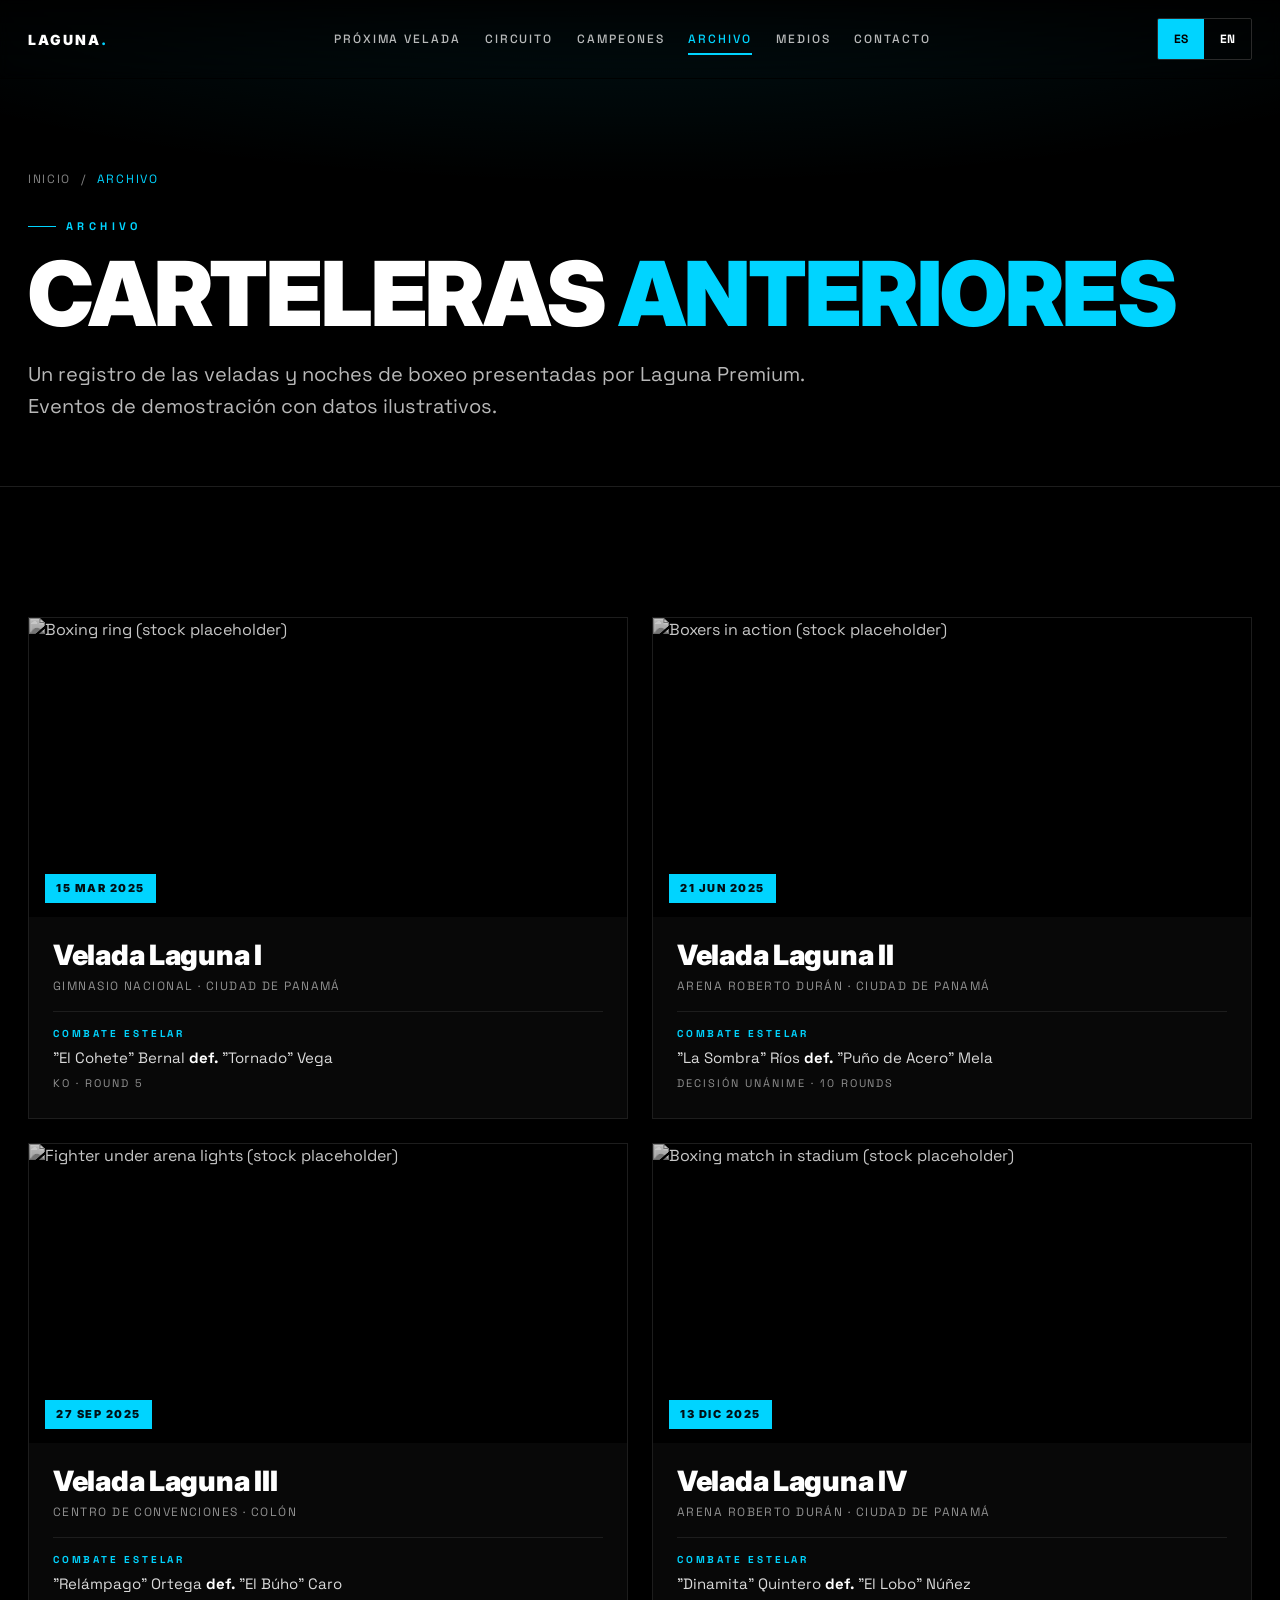
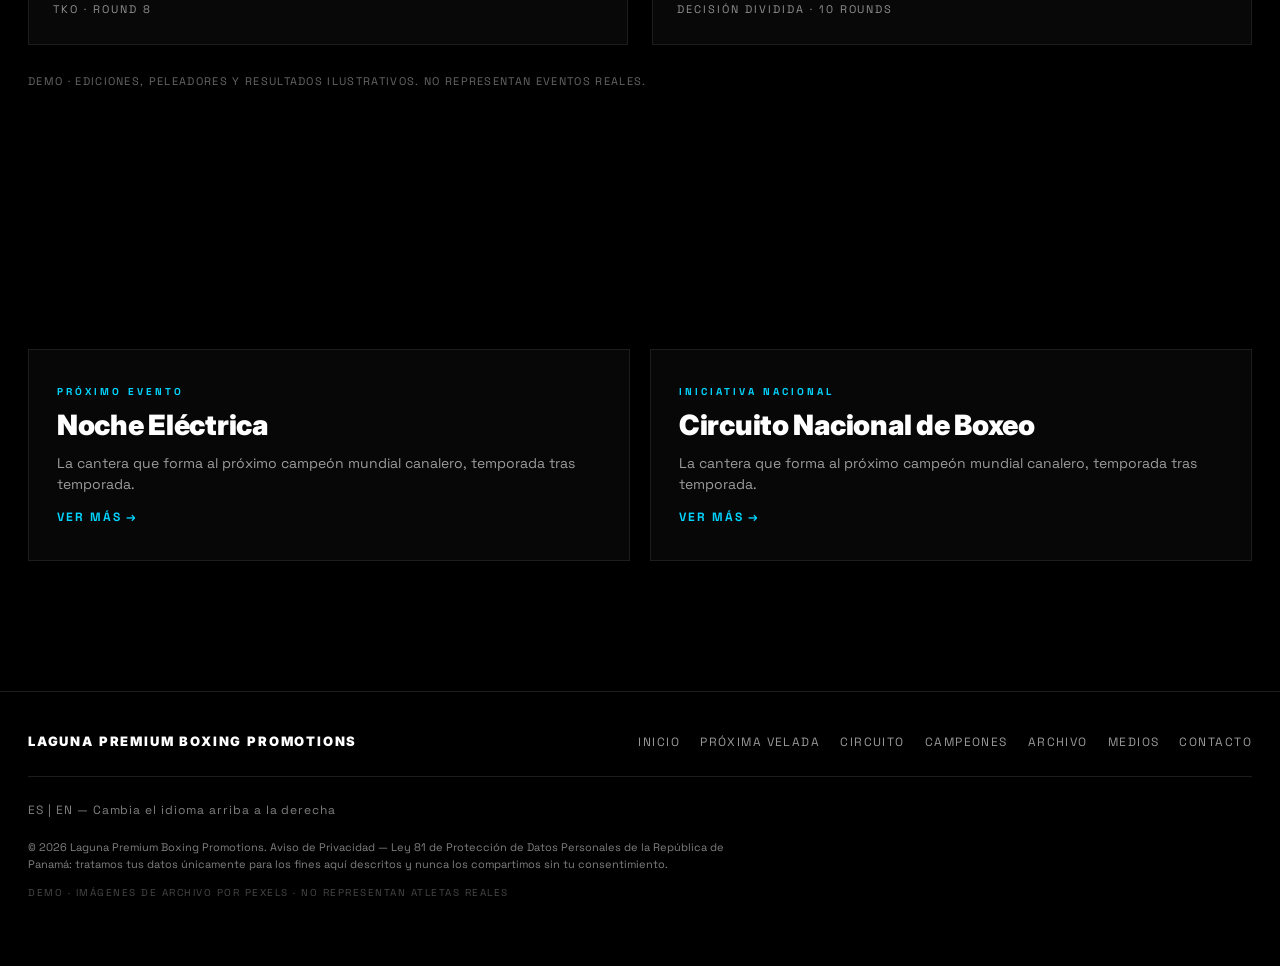
==== archivo/index.html @ f391cc9c "Restructure into multi-page site for AI SEO Split the single-page demo into dedicated, crawlable pag" ====
<!doctype html>
<html lang="es">
<head>
<meta charset="utf-8" />
<meta name="viewport" content="width=device-width,initial-scale=1,viewport-fit=cover" />
<meta name="theme-color" content="#000000" />
<title>Archivo — Carteleras Anteriores | Laguna Premium Boxing Promotions</title>
<meta name="description" content="Archivo de veladas y noches de boxeo presentadas por Laguna Premium Boxing Promotions en Ciudad de Panamá. Historial de carteleras, combates estelares y resultados (demo)." />
<link rel="canonical" href="https://laguna-boxing-demo.pages.dev/archivo/" />

<link rel="alternate" hreflang="es" href="https://laguna-boxing-demo.pages.dev/archivo/?lang=es" />
<link rel="alternate" hreflang="en" href="https://laguna-boxing-demo.pages.dev/archivo/?lang=en" />
<link rel="alternate" hreflang="x-default" href="https://laguna-boxing-demo.pages.dev/archivo/" />

<meta property="og:type" content="website" />
<meta property="og:site_name" content="Laguna Premium Boxing Promotions" />
<meta property="og:title" content="Archivo — Carteleras Anteriores | Laguna Premium" />
<meta property="og:description" content="Historial de veladas y noches de boxeo presentadas por Laguna Premium en Ciudad de Panamá." />
<meta property="og:url" content="https://laguna-boxing-demo.pages.dev/archivo/" />
<meta property="og:image" content="https://images.pexels.com/photos/598682/pexels-photo-598682.jpeg?auto=compress&cs=tinysrgb&w=1200" />
<meta name="twitter:card" content="summary_large_image" />

<link rel="preconnect" href="https://fonts.googleapis.com" />
<link rel="preconnect" href="https://fonts.gstatic.com" crossorigin />
<link rel="preconnect" href="https://images.pexels.com" crossorigin />
<link href="https://fonts.googleapis.com/css2?family=Space+Grotesk:wght@400;500;700&family=Inter:wght@900&display=swap" rel="stylesheet" />
<link rel="stylesheet" href="/assets/styles.css" />

<script type="application/ld+json">
{
  "@context": "https://schema.org",
  "@type": "ItemList",
  "name": "Archivo de carteleras — Laguna Premium Boxing Promotions",
  "url": "https://laguna-boxing-demo.pages.dev/archivo/",
  "itemListElement": [
    { "@type": "ListItem", "position": 1, "item": { "@type": "SportsEvent", "name": "Velada Laguna I", "sport": "Boxing", "startDate": "2025-03-15", "eventStatus": "https://schema.org/EventScheduled", "location": { "@type": "Place", "name": "Gimnasio Nacional", "address": "Ciudad de Panamá, Panamá" } } },
    { "@type": "ListItem", "position": 2, "item": { "@type": "SportsEvent", "name": "Velada Laguna II", "sport": "Boxing", "startDate": "2025-06-21", "eventStatus": "https://schema.org/EventScheduled", "location": { "@type": "Place", "name": "Arena Roberto Durán", "address": "Ciudad de Panamá, Panamá" } } },
    { "@type": "ListItem", "position": 3, "item": { "@type": "SportsEvent", "name": "Velada Laguna III", "sport": "Boxing", "startDate": "2025-09-27", "eventStatus": "https://schema.org/EventScheduled", "location": { "@type": "Place", "name": "Centro de Convenciones", "address": "Colón, Panamá" } } },
    { "@type": "ListItem", "position": 4, "item": { "@type": "SportsEvent", "name": "Velada Laguna IV", "sport": "Boxing", "startDate": "2025-12-13", "eventStatus": "https://schema.org/EventScheduled", "location": { "@type": "Place", "name": "Arena Roberto Durán", "address": "Ciudad de Panamá, Panamá" } } }
  ]
}
</script>
</head>
<body>

<nav class="nav" id="nav">
  <a class="nav__brand" href="/" translate="no">LAGUNA<span>.</span></a>
  <div class="nav__links" id="navLinks">
    <a href="/#velada" data-i18n="nav.velada">Próxima Velada</a>
    <a href="/circuito/" data-i18n="nav.circuito">Circuito</a>
    <a href="/campeones/" data-i18n="nav.campeones">Campeones</a>
    <a href="/archivo/" class="is-active" data-i18n="nav.archivo">Archivo</a>
    <a href="/#medios" data-i18n="nav.medios">Medios</a>
    <a href="/#contacto" data-i18n="nav.contacto">Contacto</a>
  </div>
  <div class="nav__actions">
    <div class="nav__lang" role="group" aria-label="Language" translate="no">
      <button type="button" data-lang="es" aria-pressed="true">ES</button>
      <button type="button" data-lang="en" aria-pressed="false">EN</button>
    </div>
    <button class="nav__toggle" id="navToggle" aria-label="Menú" aria-expanded="false"><span></span><span></span><span></span></button>
  </div>
</nav>

<header class="pagehead">
  <div class="container">
    <nav class="crumbs" aria-label="Breadcrumb">
      <a href="/" data-i18n="nav.home">Inicio</a> <span>/</span> <span aria-current="page" data-i18n="nav.archivo">Archivo</span>
    </nav>
    <p class="pagehead__kicker" data-i18n="archivo.kicker">ARCHIVO</p>
    <h1 class="pagehead__title"><span data-i18n="archivo.titleA">CARTELERAS</span> <em data-i18n="archivo.titleB">ANTERIORES</em></h1>
    <p class="pagehead__sub" data-i18n="archivo.sub">Un registro de las veladas y noches de boxeo presentadas por Laguna Premium. Eventos de demostración con datos ilustrativos.</p>
  </div>
</header>

<section class="archivo">
  <div class="container">
    <div class="arch-grid">

      <article class="arch-card reveal">
        <div class="arch-card__media">
          <img src="https://images.pexels.com/photos/598682/pexels-photo-598682.jpeg?auto=compress&cs=tinysrgb&w=900" alt="Boxing ring (stock placeholder)" loading="lazy" />
          <span class="arch-card__date" translate="no">15 MAR 2025</span>
        </div>
        <div class="arch-card__body">
          <h2 class="arch-card__edition" translate="no">Velada Laguna I</h2>
          <p class="arch-card__venue" translate="no">Gimnasio Nacional · Ciudad de Panamá</p>
          <div class="arch-card__main">
            <span class="arch-card__label" data-i18n="arch.main">COMBATE ESTELAR</span>
            <p translate="no">"El Cohete" Bernal <b>def.</b> "Tornado" Vega</p>
            <span class="arch-card__result" translate="no">KO · Round 5</span>
          </div>
        </div>
      </article>

      <article class="arch-card reveal">
        <div class="arch-card__media">
          <img src="https://images.pexels.com/photos/31403621/pexels-photo-31403621.jpeg?auto=compress&cs=tinysrgb&w=900" alt="Boxers in action (stock placeholder)" loading="lazy" />
          <span class="arch-card__date" translate="no">21 JUN 2025</span>
        </div>
        <div class="arch-card__body">
          <h2 class="arch-card__edition" translate="no">Velada Laguna II</h2>
          <p class="arch-card__venue" translate="no">Arena Roberto Durán · Ciudad de Panamá</p>
          <div class="arch-card__main">
            <span class="arch-card__label" data-i18n="arch.main">COMBATE ESTELAR</span>
            <p translate="no">"La Sombra" Ríos <b>def.</b> "Puño de Acero" Mela</p>
            <span class="arch-card__result" translate="no">Decisión unánime · 10 rounds</span>
          </div>
        </div>
      </article>

      <article class="arch-card reveal">
        <div class="arch-card__media">
          <img src="https://images.pexels.com/photos/31485125/pexels-photo-31485125.jpeg?auto=compress&cs=tinysrgb&w=900" alt="Fighter under arena lights (stock placeholder)" loading="lazy" />
          <span class="arch-card__date" translate="no">27 SEP 2025</span>
        </div>
        <div class="arch-card__body">
          <h2 class="arch-card__edition" translate="no">Velada Laguna III</h2>
          <p class="arch-card__venue" translate="no">Centro de Convenciones · Colón</p>
          <div class="arch-card__main">
            <span class="arch-card__label" data-i18n="arch.main">COMBATE ESTELAR</span>
            <p translate="no">"Relámpago" Ortega <b>def.</b> "El Búho" Caro</p>
            <span class="arch-card__result" translate="no">TKO · Round 8</span>
          </div>
        </div>
      </article>

      <article class="arch-card reveal">
        <div class="arch-card__media">
          <img src="https://images.pexels.com/photos/24782482/pexels-photo-24782482.jpeg?auto=compress&cs=tinysrgb&w=900" alt="Boxing match in stadium (stock placeholder)" loading="lazy" />
          <span class="arch-card__date" translate="no">13 DIC 2025</span>
        </div>
        <div class="arch-card__body">
          <h2 class="arch-card__edition" translate="no">Velada Laguna IV</h2>
          <p class="arch-card__venue" translate="no">Arena Roberto Durán · Ciudad de Panamá</p>
          <div class="arch-card__main">
            <span class="arch-card__label" data-i18n="arch.main">COMBATE ESTELAR</span>
            <p translate="no">"Dinamita" Quintero <b>def.</b> "El Lobo" Núñez</p>
            <span class="arch-card__result" translate="no">Decisión dividida · 10 rounds</span>
          </div>
        </div>
      </article>

    </div>
    <p class="sponsors-note" style="margin-top:28px;" data-i18n="arch.note">Demo · ediciones, peleadores y resultados ilustrativos. No representan eventos reales.</p>
  </div>
</section>

<section class="explore">
  <div class="container">
    <div class="explore-grid" style="grid-template-columns:repeat(2,1fr);">
      <a class="explore-card reveal" href="/#velada">
        <span class="explore-card__kicker" data-i18n="velada.nextBadge">PRÓXIMO EVENTO</span>
        <h3 translate="no">Noche Eléctrica</h3>
        <p data-i18n="explore.circuitoD">La próxima velada estelar de Laguna Premium, en vivo desde Ciudad de Panamá.</p>
        <span class="explore-card__cta"><span data-i18n="explore.more">VER MÁS</span> →</span>
      </a>
      <a class="explore-card reveal" href="/circuito/">
        <span class="explore-card__kicker" data-i18n="explore.circuitoK">INICIATIVA NACIONAL</span>
        <h3 data-i18n="explore.circuitoT">Circuito Nacional de Boxeo</h3>
        <p data-i18n="explore.circuitoD">La cantera que forma al próximo campeón mundial canalero, temporada tras temporada.</p>
        <span class="explore-card__cta"><span data-i18n="explore.more">VER MÁS</span> →</span>
      </a>
    </div>
  </div>
</section>

<footer class="footer">
  <div class="container">
    <div class="footer-top">
      <div class="footer__brand" translate="no">LAGUNA PREMIUM BOXING PROMOTIONS</div>
      <nav class="footer-nav" aria-label="Footer">
        <a href="/" data-i18n="nav.home">Inicio</a>
        <a href="/#velada" data-i18n="nav.velada">Próxima Velada</a>
        <a href="/circuito/" data-i18n="nav.circuito">Circuito</a>
        <a href="/campeones/" data-i18n="nav.campeones">Campeones</a>
        <a href="/archivo/" data-i18n="nav.archivo">Archivo</a>
        <a href="/#medios" data-i18n="nav.medios">Medios</a>
        <a href="/#contacto" data-i18n="nav.contacto">Contacto</a>
      </nav>
    </div>
    <div class="footer-row">
      <p data-i18n="footer.langhint">ES | EN — Cambia el idioma arriba a la derecha</p>
    </div>
    <p class="footer__legal" data-i18n="footer.legal">© 2026 Laguna Premium Boxing Promotions. Aviso de Privacidad — Ley 81 de Protección de Datos Personales de la República de Panamá: tratamos tus datos únicamente para los fines aquí descritos y nunca los compartimos sin tu consentimiento.</p>
    <p class="footer__credit" data-i18n="footer.credit">DEMO · IMÁGENES DE ARCHIVO POR PEXELS · NO REPRESENTAN ATLETAS REALES</p>
  </div>
</footer>

<script src="https://cdn.jsdelivr.net/npm/gsap@3.12.5/dist/gsap.min.js"></script>
<script src="https://cdn.jsdelivr.net/npm/gsap@3.12.5/dist/ScrollTrigger.min.js"></script>
<script src="/assets/app.js"></script>
</body>
</html>
---- assets/styles.css ----
:root {
    --black: #000;
    --blue: #00d4ff;
    --blue-dim: #008fb3;
    --white: #fff;
    --gray-line: #1d1d1d;
    --gray-soft: #2a2a2a;
    --ease: cubic-bezier(.2,.8,.2,1);
    /* Mola (Guna textile) accent palette — used in Circuito Nacional */
    --mola-red: #b7382b;
    --mola-orange: #e2761e;
    --mola-gold: #e4b23c;
    --mola-teal: #11806a;
    --mola-cream: #efe3c8;
  }

  *, *::before, *::after { box-sizing: border-box; }
  html, body { margin: 0; padding: 0; }
  html { background: var(--black); scroll-behavior: smooth; }
  body {
    font-family: 'Space Grotesk', system-ui, -apple-system, Segoe UI, Roboto, sans-serif;
    color: var(--white);
    background: var(--black);
    -webkit-font-smoothing: antialiased;
    text-rendering: optimizeLegibility;
    overflow-x: hidden;
    line-height: 1.5;
    -webkit-tap-highlight-color: rgba(0,212,255,.25);
  }
  /* Stop the page from scrolling sideways when a long element sneaks in */
  html, body { max-width: 100%; }

  img { max-width: 100%; display: block; }
  a { color: inherit; text-decoration: none; }
  button { font: inherit; cursor: pointer; }

  .container { width: 100%; max-width: 1280px; margin: 0 auto; padding: 0 28px; }

  /* All photographic media is treated B&W */
  .bw {
    filter: grayscale(100%) contrast(1.08) brightness(.92);
  }

  /* ===== NAV ===== */
  .nav {
    position: fixed;
    top: 0; left: 0; right: 0;
    z-index: 50;
    display: flex;
    align-items: center;
    justify-content: space-between;
    padding: 18px 28px;
    background: linear-gradient(to bottom, rgba(0,0,0,.85), rgba(0,0,0,0));
    backdrop-filter: blur(6px);
    -webkit-backdrop-filter: blur(6px);
    transition: background .3s var(--ease), border-color .3s var(--ease);
    border-bottom: 1px solid transparent;
  }
  .nav.scrolled { background: rgba(0,0,0,.92); border-bottom-color: var(--gray-line); }

  .nav__brand {
    font-family: 'Inter', sans-serif;
    font-weight: 900;
    letter-spacing: .14em;
    font-size: 14px;
  }
  .nav__brand span { color: var(--blue); }

  .nav__lang {
    display: inline-flex;
    border: 1px solid var(--gray-soft);
    border-radius: 2px;
    overflow: hidden;
    font-size: 12px;
    letter-spacing: .12em;
    font-weight: 700;
  }
  .nav__lang button {
    background: transparent;
    color: var(--white);
    border: 0;
    padding: 10px 16px;
    min-height: 40px;
    min-width: 44px;
    touch-action: manipulation;
    transition: background .2s var(--ease), color .2s var(--ease);
  }
  .nav__lang button[aria-pressed="true"] { background: var(--blue); color: var(--black); }
  .nav__lang button:not([aria-pressed="true"]):hover { color: var(--blue); }

  /* ===== HERO ===== */
  .hero {
    position: relative;
    min-height: 100vh;
    min-height: 100svh;
    display: flex;
    align-items: center;
    justify-content: center;
    overflow: hidden;
    text-align: center;
    padding: 140px 24px 120px;
    isolation: isolate;
  }

  /* Background photo, Ken-Burns zoom */
  .hero__bg {
    position: absolute; inset: 0;
    background-image: url('https://images.pexels.com/photos/24782482/pexels-photo-24782482.jpeg?auto=compress&cs=tinysrgb&w=1920');
    background-size: cover;
    background-position: 50% 40%;
    filter: grayscale(100%) contrast(1.15) brightness(.6);
    transform: scale(1.08);
    animation: kenBurns 24s ease-in-out infinite alternate;
    z-index: 0;
  }
  @keyframes kenBurns {
    0%   { transform: scale(1.08) translate3d(0,0,0); }
    100% { transform: scale(1.18) translate3d(-1.5%, -1%, 0); }
  }

  /* Dark vignette */
  .hero__veil {
    position: absolute; inset: 0;
    background:
      radial-gradient(ellipse 70% 55% at 50% 45%, rgba(0,0,0,.25), rgba(0,0,0,.85) 80%),
      linear-gradient(to bottom, rgba(0,0,0,.55) 0%, rgba(0,0,0,.2) 35%, rgba(0,0,0,.85) 100%);
    z-index: 1;
  }

  /* Electric blue glow */
  .hero__glow {
    position: absolute;
    left: 50%; bottom: -10%;
    width: 80%; height: 80%;
    transform: translateX(-50%);
    background: radial-gradient(ellipse at center, rgba(0,212,255,.35), transparent 60%);
    filter: blur(40px);
    z-index: 1;
    pointer-events: none;
    animation: pulseGlow 4s ease-in-out infinite;
  }
  @keyframes pulseGlow {
    0%, 100% { opacity: .55; }
    50% { opacity: .95; }
  }

  /* Scanlines */
  .hero__scan {
    position: absolute; inset: 0;
    background: repeating-linear-gradient(
      to bottom,
      rgba(255,255,255,.025) 0,
      rgba(255,255,255,.025) 1px,
      transparent 1px,
      transparent 3px
    );
    mix-blend-mode: overlay;
    z-index: 2;
    pointer-events: none;
  }

  /* Halftone dot overlay */
  .hero__dots {
    position: absolute; inset: 0;
    background-image: radial-gradient(circle, rgba(0,212,255,.18) 1px, transparent 1.5px);
    background-size: 6px 6px;
    mask-image: radial-gradient(ellipse 60% 50% at 50% 100%, black, transparent 70%);
    -webkit-mask-image: radial-gradient(ellipse 60% 50% at 50% 100%, black, transparent 70%);
    z-index: 2;
    pointer-events: none;
    opacity: .6;
  }

  /* Grid overlay */
  .hero__grid {
    position: absolute; inset: 0;
    background-image:
      linear-gradient(to right, rgba(0,212,255,.06) 1px, transparent 1px),
      linear-gradient(to bottom, rgba(0,212,255,.06) 1px, transparent 1px);
    background-size: 80px 80px;
    mask-image: radial-gradient(ellipse 70% 60% at 50% 50%, black 30%, transparent 80%);
    -webkit-mask-image: radial-gradient(ellipse 70% 60% at 50% 50%, black 30%, transparent 80%);
    z-index: 2;
    pointer-events: none;
    animation: gridDrift 22s linear infinite;
  }
  @keyframes gridDrift {
    0% { background-position: 0 0, 0 0; }
    100% { background-position: 80px 80px, 80px 80px; }
  }

  .hero__inner { position: relative; z-index: 5; max-width: 1100px; }

  .hero__eyebrow {
    display: inline-flex;
    align-items: center;
    gap: 12px;
    font-size: 11px;
    letter-spacing: .38em;
    font-weight: 700;
    color: var(--blue);
    text-transform: uppercase;
    margin-bottom: 28px;
    opacity: 0;
  }
  .hero__eyebrow::before, .hero__eyebrow::after {
    content: ""; width: 38px; height: 1px; background: var(--blue);
  }

  .hero__logo {
    font-family: 'Inter', sans-serif;
    font-weight: 900;
    font-size: clamp(52px, 12vw, 184px);
    line-height: .88;
    letter-spacing: -.03em;
    margin: 0;
    color: var(--white);
    text-shadow: 0 0 60px rgba(0,212,255,.25), 0 4px 30px rgba(0,0,0,.7);
    opacity: 0;
  }
  .hero__logo .pulse {
    display: inline-block;
    animation: heroPulse 3.6s ease-in-out infinite;
  }
  @keyframes heroPulse {
    0%, 100% { text-shadow: 0 0 60px rgba(0,212,255,.3), 0 4px 30px rgba(0,0,0,.7); }
    50% { text-shadow: 0 0 100px rgba(0,212,255,.7), 0 0 24px rgba(0,212,255,.45), 0 4px 30px rgba(0,0,0,.7); }
  }

  .hero__sub {
    font-family: 'Inter', sans-serif;
    font-weight: 900;
    color: var(--blue);
    font-size: clamp(18px, 2.6vw, 36px);
    letter-spacing: .22em;
    margin: 14px 0 0;
    opacity: 0;
  }

  .hero__tagline {
    font-size: clamp(16px, 1.8vw, 22px);
    color: rgba(255,255,255,.85);
    letter-spacing: .04em;
    margin: 28px auto 40px;
    max-width: 720px;
    opacity: 0;
  }

  /* CTA */
  .btn {
    display: inline-flex;
    align-items: center;
    gap: 14px;
    background: var(--blue);
    color: var(--black);
    padding: 18px 32px;
    min-height: 52px;
    font-weight: 700;
    letter-spacing: .18em;
    font-size: 14px;
    text-transform: uppercase;
    border: 1px solid var(--blue);
    border-radius: 0;
    transition: box-shadow .25s var(--ease), transform .25s var(--ease), background .25s var(--ease);
    position: relative;
    overflow: hidden;
    cursor: pointer;
    touch-action: manipulation;
    -webkit-tap-highlight-color: transparent;
  }
  .btn::after { content: "→"; transition: transform .25s var(--ease); }
  .btn:hover {
    background: var(--white);
    box-shadow: 0 0 0 1px var(--blue), 0 0 40px rgba(0,212,255,.55), 0 0 80px rgba(0,212,255,.25);
    transform: translateY(-2px);
  }
  .btn:hover::after { transform: translateX(6px); }
  .btn--ghost { background: transparent; color: var(--white); }
  .btn--ghost:hover { background: var(--blue); color: var(--black); }
  .hero__cta { opacity: 0; }

  /* Hero stat strip */
  .hero__strip {
    position: absolute;
    left: 0; right: 0; bottom: 0;
    z-index: 5;
    border-top: 1px solid rgba(255,255,255,.08);
    background: linear-gradient(to top, rgba(0,0,0,.8), rgba(0,0,0,.2));
    display: grid;
    grid-template-columns: repeat(3, 1fr);
    padding: 18px 28px;
    font-size: 11px;
    letter-spacing: .25em;
    color: rgba(255,255,255,.6);
    text-transform: uppercase;
    backdrop-filter: blur(4px);
  }
  .hero__strip > div { display: flex; gap: 10px; align-items: center; }
  .hero__strip strong {
    color: var(--blue);
    font-family: 'Inter', sans-serif;
    font-weight: 900;
    font-size: 13px;
    letter-spacing: .12em;
  }
  @media (max-width: 720px) {
    .hero__strip { grid-template-columns: 1fr 1fr; gap: 12px 24px; padding: 14px 20px; font-size: 10px; }
  }

  /* ===== TICKER / MARQUEE ===== */
  .ticker {
    border-top: 1px solid var(--gray-line);
    border-bottom: 1px solid var(--gray-line);
    background: #050505;
    overflow: hidden;
    position: relative;
  }
  .ticker__track {
    display: flex;
    gap: 64px;
    white-space: nowrap;
    padding: 26px 0;
    animation: tickerScroll 40s linear infinite;
    width: max-content;
  }
  .ticker__track:hover { animation-play-state: paused; }
  .ticker__item {
    display: inline-flex;
    align-items: center;
    gap: 24px;
    font-family: 'Inter', sans-serif;
    font-weight: 900;
    font-size: clamp(28px, 4vw, 56px);
    letter-spacing: -.01em;
    color: rgba(255,255,255,.12);
  }
  .ticker__item--blue { color: var(--blue); }
  .ticker__dot {
    width: 10px; height: 10px;
    background: var(--blue);
    transform: rotate(45deg);
    flex: 0 0 10px;
    box-shadow: 0 0 16px rgba(0,212,255,.7);
  }
  @keyframes tickerScroll {
    from { transform: translateX(0); }
    to   { transform: translateX(-50%); }
  }

  /* ===== SECTIONS SCAFFOLD ===== */
  section { position: relative; padding: 130px 0; }

  .section__head {
    margin-bottom: 64px;
    display: flex;
    align-items: end;
    justify-content: space-between;
    gap: 32px;
    flex-wrap: wrap;
  }
  .section__kicker {
    font-size: 11px;
    letter-spacing: .4em;
    color: var(--blue);
    font-weight: 700;
    text-transform: uppercase;
    margin: 0 0 14px;
    display: inline-flex;
    align-items: center;
    gap: 10px;
  }
  .section__kicker::before { content: ""; width: 28px; height: 1px; background: var(--blue); }
  .section__title {
    font-family: 'Inter', sans-serif;
    font-weight: 900;
    font-size: clamp(36px, 6.2vw, 92px);
    line-height: .95;
    letter-spacing: -.025em;
    margin: 0;
  }
  .section__title em { font-style: normal; color: var(--blue); }
  .section__meta {
    font-size: 13px;
    letter-spacing: .12em;
    color: rgba(255,255,255,.6);
    text-transform: uppercase;
    text-align: right;
  }

  /* ===== FIGHT CARD ===== */
  .card-event {
    display: flex;
    align-items: center;
    justify-content: space-between;
    flex-wrap: wrap;
    gap: 16px;
    padding: 20px 24px;
    border: 1px solid var(--gray-line);
    border-left: 3px solid var(--blue);
    background: linear-gradient(to right, rgba(0,212,255,.05), transparent 60%);
    margin-bottom: 64px;
    font-size: 13px;
    letter-spacing: .14em;
    text-transform: uppercase;
  }
  .card-event strong { color: var(--blue); font-weight: 700; letter-spacing: .18em; }

  .bouts { display: flex; flex-direction: column; gap: 0; }

  .bout {
    display: grid;
    grid-template-columns: 60px 1fr 1fr auto;
    align-items: center;
    gap: 28px;
    padding: 40px 8px;
    border-top: 1px solid var(--gray-line);
    position: relative;
    transition: background .35s var(--ease);
  }
  .bouts .bout:last-child { border-bottom: 1px solid var(--gray-line); }
  .bout::after {
    content: "";
    position: absolute;
    left: 0; bottom: -1px;
    height: 1px; width: 0;
    background: var(--blue);
    transition: width .6s var(--ease);
  }
  .bout:hover { background: linear-gradient(to right, rgba(0,212,255,.04), transparent); }
  .bout:hover::after { width: 100%; }

  .bout__num {
    font-family: 'Inter', sans-serif;
    font-weight: 900;
    font-size: 56px;
    line-height: 1;
    color: var(--gray-soft);
    letter-spacing: -.04em;
    transition: color .3s var(--ease);
  }
  .bout:hover .bout__num { color: var(--blue); }

  .bout__pair {
    display: grid;
    grid-template-columns: 1fr auto 1fr;
    align-items: center;
    gap: 20px;
    grid-column: 2 / 4;
  }

  .bout__corner {
    display: flex;
    align-items: center;
    gap: 18px;
  }
  .bout__corner--right { flex-direction: row-reverse; text-align: right; }

  .bout__avatar {
    flex: 0 0 84px;
    width: 84px; height: 84px;
    background-size: cover;
    background-position: 50% 28%;
    position: relative;
    overflow: hidden;
    filter: grayscale(100%) contrast(1.1) brightness(.85);
    transition: filter .3s var(--ease), transform .35s var(--ease);
    border: 1px solid var(--gray-soft);
  }
  .bout__avatar::after {
    content: "";
    position: absolute; inset: 0;
    background: linear-gradient(to top, rgba(0,212,255,.25), transparent 60%);
    opacity: 0;
    transition: opacity .35s var(--ease);
  }
  .bout:hover .bout__avatar {
    filter: grayscale(0%) contrast(1.05);
    transform: scale(1.04);
  }
  .bout:hover .bout__avatar::after { opacity: 1; }

  .bout__corner-label {
    margin: 0 0 8px;
    font-size: 10px;
    letter-spacing: .28em;
    text-transform: uppercase;
    font-weight: 700;
    color: var(--blue);
  }
  .bout__name {
    font-family: 'Inter', sans-serif;
    font-weight: 900;
    font-size: clamp(20px, 2.3vw, 30px);
    letter-spacing: -.01em;
    line-height: 1;
    margin: 0 0 6px;
  }
  .bout__tag {
    margin: 0;
    font-size: 11px;
    letter-spacing: .14em;
    text-transform: uppercase;
    color: rgba(255,255,255,.55);
  }

  .bout__vs {
    font-family: 'Inter', sans-serif;
    font-weight: 900;
    font-size: 22px;
    color: var(--blue);
    letter-spacing: .04em;
    padding: 8px 14px;
    border: 1px solid var(--blue);
    background: rgba(0,212,255,.08);
    line-height: 1;
  }

  .bout__class {
    text-align: right;
    font-size: 11px;
    letter-spacing: .25em;
    color: rgba(255,255,255,.6);
    text-transform: uppercase;
    line-height: 1.4;
    min-width: 140px;
  }
  .bout__class strong {
    display: block;
    color: var(--white);
    font-weight: 700;
    margin-top: 4px;
    font-size: 13px;
  }

  /* ===== CHAMPIONS ===== */
  .champions { background: #050505; overflow: hidden; }
  .champions::before {
    content: "";
    position: absolute; right: -10%; top: 10%;
    width: 60%; height: 80%;
    background: radial-gradient(circle, rgba(0,212,255,.12), transparent 60%);
    filter: blur(60px);
    pointer-events: none;
  }
  .champ-grid {
    display: grid;
    grid-template-columns: minmax(280px, 460px) 1fr;
    gap: 80px;
    align-items: center;
    position: relative;
  }

  .portrait {
    position: relative;
    aspect-ratio: 4/5;
    overflow: hidden;
    background: #000;
    /* clip-path animation start state */
    clip-path: inset(0 100% 0 0);
  }
  .portrait img {
    width: 100%; height: 100%;
    object-fit: cover;
    object-position: 50% 25%;
    filter: grayscale(100%) contrast(1.1) brightness(.95);
    transition: transform 1.2s var(--ease);
  }
  .portrait:hover img { transform: scale(1.04); }
  .portrait::before {
    content: "";
    position: absolute; inset: 0;
    background:
      linear-gradient(to top, rgba(0,0,0,.85) 0%, rgba(0,0,0,.2) 35%, transparent 60%),
      linear-gradient(to right, rgba(0,212,255,.08), transparent 40%);
    z-index: 1;
    pointer-events: none;
  }
  .portrait::after {
    content: "";
    position: absolute; inset: 0;
    background: repeating-linear-gradient(
      to bottom,
      rgba(0,0,0,.18) 0,
      rgba(0,0,0,.18) 1px,
      transparent 1px,
      transparent 4px
    );
    mix-blend-mode: multiply;
    z-index: 2;
    pointer-events: none;
  }
  .portrait__corner {
    position: absolute; width: 26px; height: 26px;
    border: 1px solid var(--blue);
    z-index: 3;
  }
  .portrait__corner.tl { top: 16px; left: 16px; border-right: 0; border-bottom: 0; }
  .portrait__corner.tr { top: 16px; right: 16px; border-left: 0; border-bottom: 0; }
  .portrait__corner.bl { bottom: 16px; left: 16px; border-right: 0; border-top: 0; }
  .portrait__corner.br { bottom: 16px; right: 16px; border-left: 0; border-top: 0; }
  .portrait__badge {
    position: absolute;
    bottom: 24px; left: 24px;
    z-index: 4;
    background: var(--blue);
    color: var(--black);
    font-family: 'Inter', sans-serif;
    font-weight: 900;
    font-size: 11px;
    letter-spacing: .22em;
    padding: 8px 12px;
  }
  .portrait__name {
    position: absolute;
    bottom: 24px; right: 24px;
    z-index: 4;
    font-family: 'Inter', sans-serif;
    font-weight: 900;
    font-size: 10px;
    letter-spacing: .28em;
    color: rgba(255,255,255,.7);
    text-transform: uppercase;
  }

  .champ-bio h3 {
    font-family: 'Inter', sans-serif;
    font-weight: 900;
    font-size: clamp(30px, 4.2vw, 58px);
    line-height: 1;
    letter-spacing: -.02em;
    margin: 0 0 10px;
  }
  .champ-bio__role {
    color: var(--blue);
    font-size: 13px;
    letter-spacing: .24em;
    font-weight: 700;
    text-transform: uppercase;
    margin: 0 0 28px;
  }
  .champ-bio p {
    color: rgba(255,255,255,.8);
    font-size: 17px;
    line-height: 1.7;
    margin: 0 0 18px;
    max-width: 60ch;
  }
  .champ-stats {
    display: grid;
    grid-template-columns: repeat(3, minmax(0, 1fr));
    gap: 24px;
    margin-top: 36px;
    padding-top: 36px;
    border-top: 1px solid var(--gray-line);
  }
  .champ-stat__num {
    font-family: 'Inter', sans-serif;
    font-weight: 900;
    font-size: clamp(28px, 3.2vw, 44px);
    color: var(--blue);
    line-height: 1;
  }
  .champ-stat__num .suffix { color: var(--blue); }
  .champ-stat__label {
    font-size: 11px;
    letter-spacing: .22em;
    text-transform: uppercase;
    color: rgba(255,255,255,.6);
    margin-top: 8px;
    display: block;
  }

  /* ===== CIRCUIT (National Circuit) ===== */
  .circuit { background: #050505; overflow: hidden; }
  .circuit::before {
    content: "";
    position: absolute;
    right: -15%; top: -10%;
    width: 60%; height: 80%;
    background: radial-gradient(circle, rgba(0,212,255,.09), transparent 60%);
    filter: blur(80px);
    pointer-events: none;
  }
  .circuit__top {
    display: grid;
    grid-template-columns: 1.1fr 1fr;
    gap: 80px;
    align-items: end;
    margin-bottom: 80px;
    position: relative;
  }
  .circuit__intro p {
    margin: 0 0 18px;
    color: rgba(255,255,255,.78);
    font-size: 17px;
    line-height: 1.7;
    max-width: 56ch;
  }
  .circuit__stats {
    display: grid;
    grid-template-columns: repeat(3, minmax(0, 1fr));
    gap: 28px;
    align-self: end;
  }
  .circuit__stat {
    border-left: 2px solid var(--blue);
    padding: 6px 0 6px 18px;
  }
  .circuit__stat-num {
    font-family: 'Inter', sans-serif;
    font-weight: 900;
    font-size: clamp(38px, 4.5vw, 64px);
    line-height: 1;
    letter-spacing: -.03em;
    color: var(--white);
  }
  .circuit__stat-label {
    margin-top: 10px;
    font-size: 11px;
    letter-spacing: .22em;
    color: rgba(255,255,255,.6);
    text-transform: uppercase;
    line-height: 1.4;
  }

  .circuit__phases-head {
    display: flex;
    align-items: center;
    gap: 18px;
    margin-bottom: 28px;
    font-size: 11px;
    letter-spacing: .35em;
    color: var(--blue);
    text-transform: uppercase;
    font-weight: 700;
  }
  .circuit__phases-head::before, .circuit__phases-head::after {
    content: ""; height: 1px; background: rgba(0,212,255,.4); flex: 1;
  }

  .circuit__phases {
    display: grid;
    grid-template-columns: repeat(3, minmax(0, 1fr));
    gap: 20px;
    position: relative;
  }
  .phase {
    position: relative;
    padding: 30px 28px;
    background: #080808;
    border: 1px solid var(--gray-line);
    transition: border-color .3s var(--ease), transform .35s var(--ease), background .3s var(--ease);
    overflow: hidden;
  }
  .phase::before {
    content: "";
    position: absolute;
    top: 0; left: 0; right: 0;
    height: 2px;
    background: var(--blue);
    transform: scaleX(0);
    transform-origin: left;
    transition: transform .5s var(--ease);
  }
  .phase:hover {
    border-color: var(--blue);
    transform: translateY(-3px);
    background: #0a0a0a;
  }
  .phase:hover::before { transform: scaleX(1); }
  .phase__num {
    font-family: 'Inter', sans-serif;
    font-weight: 900;
    font-size: 11px;
    letter-spacing: .3em;
    color: var(--blue);
    margin: 0 0 14px;
  }
  .phase__title {
    font-family: 'Inter', sans-serif;
    font-weight: 900;
    font-size: clamp(20px, 2.2vw, 28px);
    line-height: 1.05;
    letter-spacing: -.01em;
    margin: 0 0 12px;
  }
  .phase__desc {
    margin: 0;
    color: rgba(255,255,255,.6);
    font-size: 14px;
    line-height: 1.55;
  }
  .phase__meta {
    margin-top: 18px;
    padding-top: 14px;
    border-top: 1px dashed rgba(255,255,255,.1);
    font-size: 10px;
    letter-spacing: .25em;
    text-transform: uppercase;
    color: rgba(255,255,255,.5);
  }

  /* Vision pitch callout */
  .circuit__vision {
    margin-top: 28px;
    position: relative;
    overflow: hidden;
    border: 1px solid rgba(0,212,255,.3);
    background:
      linear-gradient(120deg, rgba(0,212,255,.08), transparent 55%),
      #060606;
    padding: 56px 52px;
  }
  .circuit__vision::before {
    content: "";
    position: absolute; left: 0; top: 0; bottom: 0;
    width: 4px;
    background: var(--blue);
    box-shadow: 0 0 28px rgba(0,212,255,.6);
  }
  .circuit__vision::after {
    content: "";
    position: absolute; right: -10%; top: -40%;
    width: 50%; height: 180%;
    background: radial-gradient(circle, rgba(0,212,255,.12), transparent 60%);
    filter: blur(50px);
    pointer-events: none;
  }
  .circuit__vision-label {
    display: inline-flex;
    align-items: center;
    gap: 10px;
    font-size: 11px;
    letter-spacing: .4em;
    font-weight: 700;
    text-transform: uppercase;
    color: var(--blue);
    margin: 0 0 22px;
  }
  .circuit__vision-label::before { content: ""; width: 30px; height: 1px; background: var(--blue); }
  .circuit__vision h3 {
    font-family: 'Inter', sans-serif;
    font-weight: 900;
    font-size: clamp(24px, 3.4vw, 46px);
    line-height: 1.08;
    letter-spacing: -.02em;
    margin: 0 0 22px;
    max-width: 22ch;
    position: relative;
  }
  .circuit__vision h3 em { font-style: normal; color: var(--blue); }
  .circuit__vision p {
    margin: 0;
    color: rgba(255,255,255,.78);
    font-size: 17px;
    line-height: 1.7;
    max-width: 64ch;
    position: relative;
  }
  .circuit__vision p + p { margin-top: 16px; }

  /* Circuit responsive */
  @media (max-width: 880px) {
    .circuit__top { grid-template-columns: 1fr; gap: 36px; }
    .circuit__stats { grid-template-columns: repeat(3, 1fr); gap: 18px; }
    .circuit__phases { grid-template-columns: 1fr; gap: 14px; }
    .circuit__stat { padding-left: 14px; }
    .circuit__vision { padding: 44px 30px; }
  }
  @media (max-width: 520px) {
    .circuit__stats { grid-template-columns: 1fr; gap: 14px; }
    .circuit__intro p { font-size: 15px; }
    .phase { padding: 24px 20px; }
    .circuit__vision { padding: 36px 22px; }
    .circuit__vision p { font-size: 15px; }
  }

  /* ===== REEL — full-width photo strip with parallax ===== */
  .reel {
    position: relative;
    height: 60vh;
    min-height: 420px;
    overflow: hidden;
    background: #000;
  }
  .reel__bg {
    position: absolute; inset: 0;
    background-image: url('https://images.pexels.com/photos/31403621/pexels-photo-31403621.jpeg?auto=compress&cs=tinysrgb&w=1920');
    background-size: cover;
    background-position: 50% 45%;
    filter: grayscale(100%) contrast(1.15) brightness(.55);
    transform: translateY(0);
    will-change: transform;
  }
  .reel__veil {
    position: absolute; inset: 0;
    background:
      linear-gradient(to right, rgba(0,0,0,.85), rgba(0,0,0,.25) 50%, rgba(0,0,0,.85)),
      linear-gradient(to bottom, rgba(0,0,0,.7), rgba(0,0,0,.2) 50%, rgba(0,0,0,.7));
  }
  .reel__scan {
    position: absolute; inset: 0;
    background: repeating-linear-gradient(to bottom, rgba(255,255,255,.04) 0 1px, transparent 1px 4px);
    mix-blend-mode: overlay;
    pointer-events: none;
  }
  .reel__copy {
    position: relative;
    z-index: 2;
    height: 100%;
    display: flex;
    flex-direction: column;
    align-items: center;
    justify-content: center;
    text-align: center;
    padding: 40px 24px;
  }
  .reel__copy h2 {
    font-family: 'Inter', sans-serif;
    font-weight: 900;
    font-size: clamp(40px, 8vw, 120px);
    line-height: .9;
    letter-spacing: -.03em;
    margin: 0;
    text-shadow: 0 4px 40px rgba(0,0,0,.8);
  }
  .reel__copy h2 em { color: var(--blue); font-style: normal; }
  .reel__copy p {
    margin: 22px 0 0;
    font-size: 13px;
    letter-spacing: .35em;
    text-transform: uppercase;
    color: rgba(255,255,255,.7);
  }

  /* ===== MEDIA ===== */
  .media { background: #050505; overflow: hidden; }
  .media::before {
    content: "";
    position: absolute; left: -8%; top: 20%;
    width: 40%; height: 60%;
    background: radial-gradient(circle, rgba(0,212,255,.10), transparent 60%);
    filter: blur(70px);
    pointer-events: none;
  }
  .media-grid {
    display: grid;
    grid-template-columns: repeat(3, minmax(0, 1fr));
    gap: 28px;
    position: relative;
  }
  .media-card {
    position: relative;
    background: #080808;
    border: 1px solid var(--gray-line);
    overflow: hidden;
    transition: border-color .3s var(--ease), transform .35s var(--ease);
    display: flex;
    flex-direction: column;
  }
  .media-card:hover {
    border-color: var(--blue);
    transform: translateY(-4px);
    box-shadow: 0 12px 60px rgba(0,212,255,.12);
  }
  .media-card__media {
    position: relative;
    aspect-ratio: 16/10;
    overflow: hidden;
    background: #000;
  }
  .media-card__media img {
    width: 100%; height: 100%;
    object-fit: cover;
    object-position: 50% 50%;
    filter: grayscale(100%) contrast(1.1) brightness(.82);
    transform: scale(1.02);
    transition: transform .8s var(--ease), filter .5s var(--ease);
  }
  .media-card:hover .media-card__media img {
    transform: scale(1.08);
    filter: grayscale(0%) contrast(1.05) brightness(.92);
  }
  .media-card__media::after {
    content: "";
    position: absolute; inset: 0;
    background:
      linear-gradient(to bottom, rgba(0,0,0,.2) 0%, rgba(0,0,0,.65) 100%),
      repeating-linear-gradient(to bottom, rgba(0,0,0,.18) 0 1px, transparent 1px 4px);
    mix-blend-mode: multiply;
    pointer-events: none;
  }
  .media-card__type {
    position: absolute;
    top: 18px; left: 18px;
    z-index: 2;
    background: var(--blue);
    color: var(--black);
    font-family: 'Inter', sans-serif;
    font-weight: 900;
    font-size: 11px;
    letter-spacing: .26em;
    padding: 6px 12px;
  }
  .media-card__count {
    position: absolute;
    top: 18px; right: 18px;
    z-index: 2;
    font-family: 'Inter', sans-serif;
    font-weight: 900;
    font-size: 11px;
    letter-spacing: .2em;
    color: rgba(255,255,255,.7);
    border: 1px solid rgba(255,255,255,.3);
    padding: 6px 10px;
    background: rgba(0,0,0,.4);
    backdrop-filter: blur(4px);
  }
  .media-card__body {
    padding: 26px 24px 24px;
    display: flex;
    flex-direction: column;
    gap: 14px;
    flex: 1;
  }
  .media-card__title {
    margin: 0;
    font-family: 'Inter', sans-serif;
    font-weight: 900;
    font-size: clamp(22px, 2.2vw, 30px);
    line-height: 1;
    letter-spacing: -.015em;
  }
  .media-card__desc {
    margin: 0;
    font-size: 14px;
    line-height: 1.55;
    color: rgba(255,255,255,.65);
  }
  .media-card__sponsor {
    margin-top: auto;
    padding-top: 20px;
    border-top: 1px dashed rgba(0,212,255,.25);
    display: flex;
    flex-direction: column;
    gap: 6px;
  }
  .media-card__sponsor span {
    font-size: 10px;
    letter-spacing: .3em;
    text-transform: uppercase;
    color: rgba(255,255,255,.5);
  }
  .media-card__sponsor strong {
    font-family: 'Inter', sans-serif;
    font-weight: 900;
    font-size: 13px;
    letter-spacing: .14em;
    color: var(--blue);
    text-transform: uppercase;
  }

  /* ===== SPONSORS ===== */
  .sponsors-grid {
    display: grid;
    grid-template-columns: repeat(3, minmax(0, 1fr));
    gap: 20px;
  }
  .sponsors-note {
    margin: 28px 0 0;
    font-size: 11px;
    letter-spacing: .12em;
    color: rgba(255,255,255,.4);
    text-transform: uppercase;
  }
  .sponsors-subhead {
    margin: 60px 0 26px;
    display: flex;
    align-items: center;
    gap: 18px;
    font-size: 11px;
    letter-spacing: .35em;
    text-transform: uppercase;
    color: var(--blue);
    font-weight: 700;
  }
  .sponsors-subhead::before, .sponsors-subhead::after {
    content: ""; height: 1px; background: rgba(0,212,255,.35); flex: 1;
  }
  .bet-grid {
    display: grid;
    grid-template-columns: repeat(4, minmax(0, 1fr));
    gap: 20px;
  }
  .sponsor--bet .sponsor__age {
    position: absolute;
    top: 8px; right: 8px;
    font-family: 'Inter', sans-serif;
    font-weight: 900;
    font-size: 9px;
    letter-spacing: .08em;
    color: rgba(255,255,255,.45);
    border: 1px solid rgba(255,255,255,.25);
    padding: 2px 5px;
    z-index: 2;
  }
  .sponsor--bet:hover .sponsor__age { color: var(--blue); border-color: var(--blue); }
  .sponsor {
    aspect-ratio: 16/9;
    border: 1px solid var(--gray-line);
    display: flex;
    align-items: center;
    justify-content: center;
    background: #0a0a0a;
    transition: border-color .25s var(--ease), background .25s var(--ease), transform .25s var(--ease);
    font-family: 'Inter', sans-serif;
    font-weight: 900;
    color: rgba(255,255,255,.4);
    letter-spacing: .2em;
    font-size: 13px;
    text-align: center;
    padding: 16px;
    position: relative;
    overflow: hidden;
  }
  .sponsor::before {
    content: "";
    position: absolute; inset: 0;
    background: linear-gradient(135deg, transparent 40%, rgba(0,212,255,.1) 50%, transparent 60%);
    transform: translateX(-100%);
    transition: transform .6s var(--ease);
  }
  .sponsor:hover {
    border-color: var(--blue);
    background: rgba(0,212,255,.06);
    color: var(--blue);
    transform: translateY(-3px);
    box-shadow: 0 0 30px rgba(0,212,255,.15);
  }
  .sponsor:hover::before { transform: translateX(100%); }

  /* ===== CONTACT ===== */
  .contact { padding-bottom: 80px; }
  .contact-wrap {
    border: 1px solid var(--gray-line);
    padding: 72px 48px;
    text-align: center;
    background:
      radial-gradient(ellipse 60% 100% at 50% 100%, rgba(0,212,255,.14), transparent 70%),
      #050505;
    position: relative;
    overflow: hidden;
  }
  .contact-wrap::before {
    content: "";
    position: absolute; inset: 0;
    background-image: linear-gradient(to right, rgba(0,212,255,.05) 1px, transparent 1px);
    background-size: 60px 60px;
    mask-image: linear-gradient(to bottom, transparent, black);
    -webkit-mask-image: linear-gradient(to bottom, transparent, black);
    pointer-events: none;
  }
  .contact-wrap > * { position: relative; }
  .contact-wrap h3 {
    font-family: 'Inter', sans-serif;
    font-weight: 900;
    font-size: clamp(28px, 4.2vw, 56px);
    margin: 0 0 14px;
    letter-spacing: -.015em;
    line-height: 1.05;
  }
  .contact-wrap p {
    color: rgba(255,255,255,.75);
    max-width: 540px;
    margin: 0 auto 36px;
    font-size: 16px;
  }
  .contact-ctas { display: flex; gap: 16px; justify-content: center; flex-wrap: wrap; }

  /* ===== FOOTER ===== */
  .footer {
    border-top: 1px solid var(--gray-line);
    padding: 40px 0 56px;
    font-size: 12px;
    color: rgba(255,255,255,.5);
  }
  .footer-row {
    display: flex;
    justify-content: space-between;
    align-items: center;
    gap: 20px;
    flex-wrap: wrap;
  }
  .footer-row p { margin: 0; letter-spacing: .08em; }
  .footer__brand {
    font-family: 'Inter', sans-serif;
    font-weight: 900;
    color: var(--white);
    letter-spacing: .14em;
    font-size: 13px;
  }
  .footer__legal { max-width: 740px; margin-top: 20px; line-height: 1.6; font-size: 11px; }
  .footer__credit { margin-top: 8px; font-size: 10px; opacity: .55; letter-spacing: .15em; text-transform: uppercase; }

  /* Reveal default states */
  .reveal { opacity: 0; transform: translateY(28px); }
  .reveal-left { opacity: 0; transform: translateX(-60px); }
  .reveal-right { opacity: 0; transform: translateX(60px); }

  /* ===== Responsive ===== */
  @media (max-width: 980px) {
    .bout {
      grid-template-columns: 50px 1fr;
      gap: 16px;
    }
    .bout__pair {
      grid-column: 1 / -1;
      grid-template-columns: 1fr auto 1fr;
    }
    .bout__class {
      grid-column: 1 / -1;
      text-align: left;
      border-top: 1px dashed var(--gray-line);
      padding-top: 14px;
      min-width: 0;
    }
  }
  @media (max-width: 880px) {
    .champ-grid { grid-template-columns: 1fr; gap: 48px; }
    .portrait { max-width: 380px; margin: 0 auto; }
    .sponsors-grid { grid-template-columns: repeat(2, 1fr); }
    .bet-grid { grid-template-columns: repeat(2, 1fr); }
    .media-grid { grid-template-columns: 1fr; gap: 20px; }
    .bout__avatar { width: 64px; height: 64px; flex-basis: 64px; }
    section { padding: 96px 0; }
    .section__head { flex-direction: column; align-items: flex-start; margin-bottom: 48px; }
    .section__meta { text-align: left; }
    .contact-wrap { padding: 56px 22px; }
    .champ-stats { grid-template-columns: 1fr; gap: 16px; }
    .hero { padding: 110px 20px 130px; }
    .ticker__track { gap: 40px; padding: 20px 0; }
    .ticker__item { font-size: clamp(22px, 7vw, 36px); }
    .champ-bio p { font-size: 16px; }
    .reel { height: 50vh; min-height: 380px; }
    .reel__copy h2 { font-size: clamp(32px, 9vw, 72px); }
    .reel__copy p { letter-spacing: .25em; font-size: 11px; }
  }
  @media (max-width: 520px) {
    .nav { padding: 12px 16px; }
    .nav__brand { font-size: 12px; }
    .container { padding: 0 18px; }
    section { padding: 72px 0; }
    .section__head { margin-bottom: 36px; }

    .hero { padding: 96px 18px 120px; }
    .hero__eyebrow {
      font-size: 9px; letter-spacing: .3em; margin-bottom: 20px; gap: 8px;
    }
    .hero__eyebrow::before, .hero__eyebrow::after { width: 24px; }
    .hero__tagline { margin: 22px auto 30px; font-size: 15px; }
    .hero__sub { letter-spacing: .18em; }
    .hero__strip { padding: 12px 18px; font-size: 9px; gap: 10px 16px; }
    .hero__strip strong { font-size: 11px; }

    .bout { padding: 28px 4px; gap: 14px; }
    .bout__num { font-size: 28px; }
    .bout__pair { grid-template-columns: 1fr; gap: 16px; text-align: center; }
    .bout__corner, .bout__corner--right { flex-direction: column; text-align: center; gap: 10px; }
    .bout__vs { justify-self: center; margin: 0 auto; }
    .bout__name { font-size: 22px; }

    .card-event { font-size: 11px; letter-spacing: .1em; padding: 14px 16px; margin-bottom: 40px; gap: 8px; }
    .card-event strong { letter-spacing: .12em; }

    .champ-bio p { font-size: 15px; line-height: 1.6; }
    .champ-stats { padding-top: 24px; margin-top: 24px; gap: 14px; }
    .champ-stat__label { font-size: 10px; letter-spacing: .18em; }

    .media-card__body { padding: 22px 20px 20px; }
    .media-card__title { font-size: 20px; }
    .media-card__desc { font-size: 13.5px; }
    .media-card__sponsor span { font-size: 9px; letter-spacing: .24em; }
    .media-card__sponsor strong { font-size: 12px; }

    .sponsor { font-size: 11px; }

    .contact-wrap { padding: 44px 20px; }
    .contact-wrap p { font-size: 15px; }
    .contact-ctas { flex-direction: column; align-items: stretch; }
    .contact-ctas .btn { justify-content: center; padding: 16px 24px; }

    .footer-row { flex-direction: column; align-items: flex-start; gap: 12px; }
    .footer__legal { font-size: 10.5px; }
  }
  @media (max-width: 380px) {
    .hero__strip { grid-template-columns: 1fr 1fr; }
    .ticker__item { font-size: 20px; }
    .nav__brand { font-size: 11px; letter-spacing: .12em; }
    .nav__lang button { padding: 10px 12px; }
  }

  /* =====================================================================
     ART DIRECTION VARIANT A — PRÓXIMA VELADA  → "Showtime PPV" (premium)
     ===================================================================== */
  .velada {
    background:
      radial-gradient(120% 80% at 50% -8%, rgba(0,212,255,.10), transparent 55%),
      radial-gradient(70% 50% at 50% 0%, rgba(255,255,255,.05), transparent 60%),
      linear-gradient(180deg, #07090b 0%, #000 62%);
    overflow: hidden;
  }
  .velada::before {                 /* spotlight beam */
    content: "";
    position: absolute;
    top: -12%; left: 50%;
    width: 150%; max-width: 1500px; height: 75%;
    transform: translateX(-50%);
    background: radial-gradient(ellipse 38% 70% at 50% 0%, rgba(0,212,255,.16), transparent 70%);
    filter: blur(22px);
    pointer-events: none;
    z-index: 0;
  }
  .velada .container { position: relative; z-index: 1; }

  .velada .section__kicker::after {
    content: "PAY-PER-VIEW · DEMO";
    margin-left: 14px; padding-left: 14px;
    border-left: 1px solid rgba(255,255,255,.28);
    color: rgba(255,255,255,.55);
    letter-spacing: .3em;
  }

  /* metallic NOCHE + glossy moving-sheen ELÉCTRICA */
  .velada .section__title span {
    background: linear-gradient(180deg, #fff 0%, #d4dbe0 46%, #97a1a9 62%, #fff 100%);
    -webkit-background-clip: text; background-clip: text;
    -webkit-text-fill-color: transparent; color: transparent;
  }
  .velada .section__title em {
    background: linear-gradient(110deg, #0a90b4 0%, #00d4ff 30%, #ffffff 48%, #00d4ff 66%, #0a90b4 100%);
    background-size: 250% 100%;
    -webkit-background-clip: text; background-clip: text;
    -webkit-text-fill-color: transparent; color: transparent;
    animation: ppvSheen 6s linear infinite;
  }
  @keyframes ppvSheen { 0% { background-position: 220% 0; } 100% { background-position: -40% 0; } }

  /* glassy PPV banner */
  .velada .card-event {
    border: 1px solid rgba(255,255,255,.14);
    background: linear-gradient(180deg, rgba(255,255,255,.06), rgba(255,255,255,.015)), rgba(0,0,0,.35);
    backdrop-filter: blur(10px); -webkit-backdrop-filter: blur(10px);
    position: relative; overflow: hidden;
    padding: 22px 26px;
    letter-spacing: .2em;
  }
  .velada .card-event::after {
    content: ""; position: absolute; top: 0; left: 0; right: 0; height: 1px;
    background: linear-gradient(90deg, transparent, rgba(0,212,255,.9), transparent);
  }
  .velada .ppv-pill {
    display: inline-flex; align-items: center; gap: 9px;
    background: var(--blue); color: #001016;
    font-family: 'Inter', sans-serif; font-weight: 900;
    font-size: 11px; letter-spacing: .18em; padding: 7px 13px;
    box-shadow: 0 0 26px rgba(0,212,255,.5);
  }
  .velada .ppv-pill::before {
    content: ""; width: 7px; height: 7px; border-radius: 50%;
    background: #001016; animation: ppvBlink 1.4s ease-in-out infinite;
  }
  @keyframes ppvBlink { 0%,100% { opacity: 1; } 50% { opacity: .2; } }

  /* main-event emphasis */
  .velada .bout:last-child {
    background: linear-gradient(90deg, rgba(0,212,255,.07), transparent 65%);
  }
  .velada .bout:last-child .bout__num { color: var(--blue); }
  .velada .bout:last-child .bout__vs { box-shadow: 0 0 26px rgba(0,212,255,.45); }

  /* "PRÓXIMO EVENTO" badge */
  .velada__nextbadge {
    display: flex; width: max-content; align-items: center; gap: 9px;
    margin: 0 0 18px;
    background: rgba(0,212,255,.12);
    border: 1px solid rgba(0,212,255,.5);
    color: var(--blue);
    font-family: 'Inter', sans-serif; font-weight: 900;
    font-size: 11px; letter-spacing: .28em; text-transform: uppercase;
    padding: 8px 14px;
  }
  .velada__nextbadge::before {
    content: ""; width: 8px; height: 8px; border-radius: 50%;
    background: var(--blue); box-shadow: 0 0 12px var(--blue);
    animation: ppvBlink 1.4s ease-in-out infinite;
  }

  /* live + countdown block */
  .velada__live { margin: 38px 0 30px; display: flex; flex-direction: column; gap: 18px; }

  .velada__broadcast {
    display: flex; align-items: center; flex-wrap: wrap; gap: 12px 16px;
    padding: 14px 18px;
    border: 1px solid rgba(255,255,255,.12);
    background: linear-gradient(90deg, rgba(255,59,59,.06), rgba(0,0,0,.32) 40%);
    backdrop-filter: blur(6px); -webkit-backdrop-filter: blur(6px);
  }
  .velada__broadcast .live-dot {
    width: 10px; height: 10px; border-radius: 50%; background: #ff3b3b;
    animation: liveDot 1.5s ease-out infinite; flex: 0 0 auto;
  }
  @keyframes liveDot {
    0%   { box-shadow: 0 0 0 0 rgba(255,59,59,.55); }
    70%  { box-shadow: 0 0 0 11px rgba(255,59,59,0); }
    100% { box-shadow: 0 0 0 0 rgba(255,59,59,0); }
  }
  .velada__broadcast .b-live {
    font-family: 'Inter', sans-serif; font-weight: 900;
    font-size: 12px; letter-spacing: .2em; color: #fff;
  }
  .velada__broadcast .b-lead {
    font-size: 11px; letter-spacing: .22em; text-transform: uppercase; color: rgba(255,255,255,.55);
  }
  .velada__broadcast .b-brands {
    font-family: 'Inter', sans-serif; font-weight: 900;
    font-size: 13px; letter-spacing: .1em; color: var(--blue);
  }
  .velada__broadcast .b-ppv {
    margin-left: auto;
    border: 1px solid rgba(255,255,255,.3); color: rgba(255,255,255,.8);
    font-size: 10px; letter-spacing: .2em; padding: 6px 11px; font-weight: 700;
  }

  .countdown { display: flex; align-items: stretch; gap: 12px; flex-wrap: wrap; }
  .cd__unit {
    flex: 1 1 0; min-width: 76px;
    display: flex; flex-direction: column; align-items: center; gap: 7px;
    padding: 16px 10px;
    border: 1px solid rgba(255,255,255,.1);
    background: linear-gradient(180deg, rgba(255,255,255,.05), rgba(255,255,255,.012)), rgba(0,0,0,.34);
    backdrop-filter: blur(8px); -webkit-backdrop-filter: blur(8px);
    position: relative; overflow: hidden;
  }
  .cd__unit::after {
    content: ""; position: absolute; top: 0; left: 0; right: 0; height: 1px;
    background: linear-gradient(90deg, transparent, rgba(0,212,255,.85), transparent);
  }
  .cd__num {
    font-family: 'Inter', sans-serif; font-weight: 900;
    font-size: clamp(28px, 5vw, 46px); line-height: 1; color: #fff;
    font-variant-numeric: tabular-nums;
  }
  .cd__label { font-size: 10px; letter-spacing: .24em; text-transform: uppercase; color: var(--blue); }
  .velada__live-note { margin: 0; font-size: 11px; letter-spacing: .12em; text-transform: uppercase; color: rgba(255,255,255,.4); }
  @media (max-width: 560px) {
    .cd__unit { flex: 1 1 calc(50% - 6px); }   /* 2×2 grid on phones */
    .velada__broadcast .b-ppv { margin-left: 0; }
  }

  /* =====================================================================
     ART DIRECTION VARIANT B — CIRCUITO NACIONAL → "Mola" (Guna textile)
     Frame + accents on a dark base; black + electric blue stay dominant.
     ===================================================================== */
  .circuit { background: #0a0908; overflow: hidden; padding-top: 150px; padding-bottom: 150px; }
  .circuit .container { position: relative; z-index: 2; }
  /* large faint mola medallion watermark */
  .circuit::after {
    content: ""; position: absolute; z-index: 1; pointer-events: none;
    top: 60px; right: -120px; width: 420px; height: 420px; opacity: .14;
    background-repeat: no-repeat; background-size: contain;
    background-image: url("data:image/svg+xml,%3Csvg xmlns='http://www.w3.org/2000/svg' width='200' height='200'%3E%3Cg fill='none'%3E%3Ccircle cx='100' cy='100' r='94' stroke='%23efe3c8' stroke-width='4'/%3E%3Ccircle cx='100' cy='100' r='80' stroke='%23b7382b' stroke-width='7'/%3E%3Ccircle cx='100' cy='100' r='64' stroke='%23e4b23c' stroke-width='7' stroke-dasharray='6 6'/%3E%3Ccircle cx='100' cy='100' r='48' stroke='%2311806a' stroke-width='5'/%3E%3Ccircle cx='100' cy='100' r='30' stroke='%23b7382b' stroke-width='5'/%3E%3Cpath d='M100 58 L100 142 M58 100 L142 100' stroke='%23efe3c8' stroke-width='3'/%3E%3C/g%3E%3Ccircle cx='100' cy='100' r='8' fill='%23e4b23c'/%3E%3C/svg%3E");
  }

  /* Mola border bands (greca / diente de sierra) top & bottom */
  .circuit__band {
    position: absolute; left: 0; right: 0; height: 22px; z-index: 1;
    pointer-events: none;
    background-repeat: repeat-x; background-position: center;
    background-size: auto 22px;
    background-image: url("data:image/svg+xml,%3Csvg xmlns='http://www.w3.org/2000/svg' width='48' height='22'%3E%3Crect width='48' height='22' fill='%230a0908'/%3E%3Crect width='48' height='3' y='0' fill='%2311806a'/%3E%3Cpath d='M0 22 L12 6 L24 22 L36 6 L48 22 Z' fill='%23b7382b'/%3E%3Cpath d='M0 22 L12 12 L24 22 L36 12 L48 22 Z' fill='%23e4b23c'/%3E%3C/svg%3E");
  }
  .circuit__band--top { top: 0; }
  .circuit__band--bottom { bottom: 0; transform: scaleY(-1); }

  /* kicker as a clean mola-gold label */
  .circuit .section__kicker { color: var(--mola-gold); }
  .circuit .section__kicker::before { background: var(--mola-red); width: 34px; }

  /* appliqué "echo" title — layered fabric depth, em stays brand blue */
  .circuit .section__title {
    color: var(--mola-cream);
    text-shadow:
      3px 3px 0 #000,
      6px 6px 0 var(--mola-red),
      9px 9px 0 var(--mola-gold);
  }
  .circuit .section__title em { color: var(--blue); -webkit-text-fill-color: var(--blue); }

  /* mola panel phase cards — concentric ring frame + emblem */
  .circuit .phase {
    background:
      /* mola labyrinth (greca) fill — faint square-spiral field */
      url("data:image/svg+xml,%3Csvg xmlns='http://www.w3.org/2000/svg' width='46' height='46'%3E%3Cpath d='M6 6 H40 V40 H12 V12 H34 V34 H18 V18 H28 V28 H23' fill='none' stroke='%23e4b23c' stroke-opacity='0.08' stroke-width='2'/%3E%3C/svg%3E"),
      radial-gradient(120% 140% at 50% -20%, rgba(17,128,106,.10), transparent 60%),
      #11100e;
    background-repeat: repeat, no-repeat, no-repeat;
    color: var(--mola-cream);
    border: 0;
    padding: 46px 30px 30px;
    overflow: hidden;
    box-shadow:
      inset 0 0 0 2px var(--mola-cream),
      inset 0 0 0 5px #0a0908,
      inset 0 0 0 7px var(--mola-red),
      inset 0 0 0 10px #0a0908,
      inset 0 0 0 12px var(--mola-gold),
      0 18px 40px rgba(0,0,0,.55);
    transition: transform .35s var(--ease), box-shadow .35s var(--ease);
  }
  /* sawtooth accent strip inside the frame */
  .circuit .phase::before {
    display: block; content: ""; transform: none;
    position: absolute; left: 14px; right: 14px; top: 16px; height: 9px;
    background: transparent;
    background-image: url("data:image/svg+xml,%3Csvg xmlns='http://www.w3.org/2000/svg' width='32' height='9'%3E%3Cpath d='M0 9 L8 0 L16 9 L24 0 L32 9 Z' fill='%23b7382b'/%3E%3Cpath d='M0 9 L8 3 L16 9 L24 3 L32 9 Z' fill='%23e4b23c'/%3E%3C/svg%3E");
    background-repeat: repeat-x; background-size: auto 9px;
    opacity: .9;
  }
  /* concentric-circle mola medallion (rosette + quincunx), top-right */
  .circuit .phase::after {
    content: ""; position: absolute; top: 18px; right: 16px;
    width: 44px; height: 44px; opacity: .95;
    background-repeat: no-repeat; background-size: contain;
    background-image: url("data:image/svg+xml,%3Csvg xmlns='http://www.w3.org/2000/svg' width='64' height='64'%3E%3Ccircle cx='32' cy='32' r='30' fill='none' stroke='%23efe3c8' stroke-width='2'/%3E%3Ccircle cx='32' cy='32' r='25' fill='none' stroke='%23b7382b' stroke-width='3'/%3E%3Ccircle cx='32' cy='32' r='19' fill='none' stroke='%23e4b23c' stroke-width='3' stroke-dasharray='3 3'/%3E%3Ccircle cx='32' cy='32' r='12' fill='none' stroke='%2311806a' stroke-width='2.5'/%3E%3Ccircle cx='32' cy='32' r='3' fill='%23e4b23c'/%3E%3Ccircle cx='32' cy='8' r='2.4' fill='%23efe3c8'/%3E%3Ccircle cx='32' cy='56' r='2.4' fill='%23efe3c8'/%3E%3Ccircle cx='8' cy='32' r='2.4' fill='%23efe3c8'/%3E%3Ccircle cx='56' cy='32' r='2.4' fill='%23efe3c8'/%3E%3C/svg%3E");
  }
  .circuit .phase:hover {
    transform: translateY(-6px);
    box-shadow:
      inset 0 0 0 2px var(--mola-cream),
      inset 0 0 0 5px #0a0908,
      inset 0 0 0 7px var(--mola-orange),
      inset 0 0 0 10px #0a0908,
      inset 0 0 0 12px var(--blue),
      0 26px 50px rgba(0,0,0,.7);
  }
  .circuit .phase__num {
    display: inline-block;
    color: #0a0908; background: var(--mola-gold);
    padding: 5px 12px; margin: 6px 0 16px;
    letter-spacing: .2em; transform: none; border: 0;
    box-shadow: 0 0 0 2px #0a0908, 0 0 0 4px var(--mola-red);
  }
  .circuit .phase__title { color: var(--mola-cream); }
  .circuit .phase__desc { color: rgba(239,227,200,.72); }
  .circuit .phase__meta { color: rgba(239,227,200,.6); border-top: 2px solid var(--mola-teal); padding-top: 16px; }

  /* phases divider → mola sawtooth in place of blue hairlines */
  .circuit .circuit__phases-head { color: var(--mola-gold); }
  .circuit .circuit__phases-head::before,
  .circuit .circuit__phases-head::after {
    height: 11px; background: transparent;
    background-image: url("data:image/svg+xml,%3Csvg xmlns='http://www.w3.org/2000/svg' width='32' height='11'%3E%3Cpath d='M0 11 L8 1 L16 11 L24 1 L32 11 Z' fill='%23b7382b'/%3E%3Cpath d='M0 11 L8 5 L16 11 L24 5 L32 11 Z' fill='%23e4b23c'/%3E%3C/svg%3E");
    background-repeat: repeat-x; background-size: auto 11px;
    opacity: .85;
  }

  /* warm mola treatment for circuit stats */
  .circuit .circuit__stat { border-left: 3px solid var(--mola-red); }
  .circuit .circuit__stat-num { color: var(--mola-cream); text-shadow: 2px 2px 0 var(--mola-red); }
  .circuit .circuit__stat-label { color: rgba(239,227,200,.65); }

  /* Fallback if GSAP CDN fails to load — never leave content hidden */
  .no-gsap .reveal,
  .no-gsap .reveal-left,
  .no-gsap .reveal-right { opacity: 1 !important; transform: none !important; }
  .no-gsap .hero__eyebrow,
  .no-gsap .hero__logo,
  .no-gsap .hero__sub,
  .no-gsap .hero__tagline,
  .no-gsap .hero__cta { opacity: 1 !important; }
  .no-gsap .portrait { clip-path: none !important; }

  @media (prefers-reduced-motion: reduce) {
    *, *::before, *::after {
      animation-duration: .001ms !important;
      animation-iteration-count: 1 !important;
      transition-duration: .001ms !important;
    }
    .reveal, .reveal-left, .reveal-right { opacity: 1 !important; transform: none !important; }
    .hero__eyebrow, .hero__logo, .hero__sub, .hero__tagline, .hero__cta { opacity: 1 !important; }
    .portrait { clip-path: none !important; }
  }

  /* =====================================================================
     MULTI-PAGE CHROME — nav links, mobile menu, footer sitemap,
     explore cards, page headers, breadcrumbs, archive
     ===================================================================== */
  a.nav__brand { color: var(--white); }
  .nav__links { display: flex; gap: 24px; align-items: center; margin: 0 auto; }
  .nav__links a {
    font-size: 12px; letter-spacing: .16em; text-transform: uppercase;
    color: rgba(255,255,255,.72); font-weight: 500; white-space: nowrap;
    transition: color .2s var(--ease); position: relative;
  }
  .nav__links a:hover, .nav__links a.is-active { color: var(--blue); }
  .nav__links a.is-active::after {
    content: ""; position: absolute; left: 0; right: 0; bottom: -7px; height: 2px; background: var(--blue);
  }
  .nav__actions { display: flex; align-items: center; gap: 14px; }
  .nav__toggle { display: none; }

  @media (max-width: 1040px) {
    .nav__links {
      position: absolute; top: 100%; left: 0; right: 0;
      flex-direction: column; gap: 0; margin: 0;
      background: rgba(0,0,0,.97); border-top: 1px solid var(--gray-line);
      max-height: 0; overflow: hidden; transition: max-height .35s var(--ease);
    }
    .nav.open .nav__links { max-height: 70vh; }
    .nav__links a { padding: 16px 28px; width: 100%; border-bottom: 1px solid var(--gray-line); letter-spacing: .2em; }
    .nav__links a.is-active::after { display: none; }
    .nav__toggle {
      display: inline-flex; flex-direction: column; justify-content: center; gap: 5px;
      width: 42px; height: 42px; padding: 0 9px;
      background: transparent; border: 1px solid var(--gray-soft); border-radius: 2px;
      touch-action: manipulation;
    }
    .nav__toggle span { height: 2px; width: 100%; background: #fff; transition: transform .3s var(--ease), opacity .3s var(--ease); }
    .nav.open .nav__toggle span:nth-child(1) { transform: translateY(7px) rotate(45deg); }
    .nav.open .nav__toggle span:nth-child(2) { opacity: 0; }
    .nav.open .nav__toggle span:nth-child(3) { transform: translateY(-7px) rotate(-45deg); }
  }

  /* footer sitemap */
  .footer-top {
    display: flex; justify-content: space-between; align-items: center; gap: 24px; flex-wrap: wrap;
    padding-bottom: 24px; margin-bottom: 24px; border-bottom: 1px solid var(--gray-line);
  }
  .footer-nav { display: flex; gap: 20px; flex-wrap: wrap; }
  .footer-nav a {
    font-size: 12px; letter-spacing: .12em; text-transform: uppercase;
    color: rgba(255,255,255,.6); transition: color .2s var(--ease);
  }
  .footer-nav a:hover { color: var(--blue); }

  /* explore cards (home → subpages) */
  .explore-grid { display: grid; grid-template-columns: repeat(3, 1fr); gap: 20px; }
  .explore-card {
    display: flex; flex-direction: column; gap: 12px; padding: 34px 28px;
    border: 1px solid var(--gray-line); background: #070707;
    position: relative; overflow: hidden;
    transition: border-color .3s var(--ease), transform .3s var(--ease), background .3s var(--ease);
  }
  .explore-card::before {
    content: ""; position: absolute; left: 0; top: 0; bottom: 0; width: 3px;
    background: var(--blue); transform: scaleY(0); transform-origin: top; transition: transform .4s var(--ease);
  }
  .explore-card:hover { border-color: var(--blue); transform: translateY(-4px); background: #0a0a0a; }
  .explore-card:hover::before { transform: scaleY(1); }
  .explore-card__kicker { font-size: 10px; letter-spacing: .3em; color: var(--blue); font-weight: 700; text-transform: uppercase; }
  .explore-card h3 { font-family: 'Inter', sans-serif; font-weight: 900; font-size: clamp(20px, 2.2vw, 28px); margin: 0; letter-spacing: -.01em; line-height: 1.05; }
  .explore-card p { margin: 0; color: rgba(255,255,255,.6); font-size: 14px; line-height: 1.55; flex: 1; }
  .explore-card__cta { font-size: 12px; letter-spacing: .16em; color: var(--blue); font-weight: 700; }

  /* sub-page header + breadcrumb */
  .pagehead {
    padding: 170px 0 64px; position: relative; overflow: hidden;
    border-bottom: 1px solid var(--gray-line);
    background: radial-gradient(120% 80% at 50% -10%, rgba(0,212,255,.10), transparent 60%), #000;
  }
  .crumbs { font-size: 12px; letter-spacing: .14em; text-transform: uppercase; color: rgba(255,255,255,.5); margin-bottom: 22px; display: flex; gap: 10px; flex-wrap: wrap; }
  .crumbs a { color: rgba(255,255,255,.5); transition: color .2s var(--ease); }
  .crumbs a:hover { color: var(--blue); }
  .crumbs span[aria-current] { color: var(--blue); }
  .pagehead__kicker { font-size: 11px; letter-spacing: .4em; color: var(--blue); font-weight: 700; text-transform: uppercase; margin: 0 0 16px; display: inline-flex; align-items: center; gap: 10px; }
  .pagehead__kicker::before { content: ""; width: 28px; height: 1px; background: var(--blue); }
  .pagehead__title { font-family: 'Inter', sans-serif; font-weight: 900; font-size: clamp(40px, 7vw, 96px); line-height: .95; letter-spacing: -.025em; margin: 0; }
  .pagehead__title em { font-style: normal; color: var(--blue); }
  .pagehead__sub { margin: 22px 0 0; color: rgba(255,255,255,.72); font-size: clamp(16px, 1.8vw, 20px); max-width: 64ch; line-height: 1.6; }

  /* archive */
  .arch-grid { display: grid; grid-template-columns: repeat(2, 1fr); gap: 24px; }
  .arch-card {
    display: flex; flex-direction: column; border: 1px solid var(--gray-line); background: #080808;
    overflow: hidden; transition: border-color .3s var(--ease), transform .35s var(--ease), box-shadow .35s var(--ease);
  }
  .arch-card:hover { border-color: var(--blue); transform: translateY(-4px); box-shadow: 0 12px 50px rgba(0,212,255,.1); }
  .arch-card__media { position: relative; aspect-ratio: 16/8; overflow: hidden; background: #000; }
  .arch-card__media img {
    width: 100%; height: 100%; object-fit: cover; object-position: 50% 45%;
    filter: grayscale(100%) contrast(1.1) brightness(.78);
    transition: transform .8s var(--ease), filter .5s var(--ease);
  }
  .arch-card:hover .arch-card__media img { transform: scale(1.06); filter: grayscale(0%) contrast(1.05) brightness(.88); }
  .arch-card__media::after { content: ""; position: absolute; inset: 0; background: linear-gradient(to top, rgba(0,0,0,.7), transparent 60%); }
  .arch-card__date {
    position: absolute; bottom: 14px; left: 16px; z-index: 2;
    background: var(--blue); color: #001016; font-family: 'Inter', sans-serif; font-weight: 900;
    font-size: 11px; letter-spacing: .14em; padding: 6px 11px;
  }
  .arch-card__body { padding: 24px 24px 26px; display: flex; flex-direction: column; gap: 8px; }
  .arch-card__edition { margin: 0; font-family: 'Inter', sans-serif; font-weight: 900; font-size: clamp(20px, 2.2vw, 28px); line-height: 1; letter-spacing: -.01em; }
  .arch-card__venue { margin: 0 0 8px; font-size: 12px; letter-spacing: .12em; text-transform: uppercase; color: rgba(255,255,255,.55); }
  .arch-card__main { border-top: 1px solid var(--gray-line); padding-top: 14px; display: flex; flex-direction: column; gap: 6px; }
  .arch-card__label { font-size: 10px; letter-spacing: .28em; text-transform: uppercase; color: var(--blue); font-weight: 700; }
  .arch-card__main p { margin: 0; font-size: 15px; color: rgba(255,255,255,.85); }
  .arch-card__main p b { color: var(--white); font-weight: 700; }
  .arch-card__result { font-size: 11px; letter-spacing: .18em; text-transform: uppercase; color: rgba(255,255,255,.55); }

  @media (max-width: 860px) {
    .explore-grid { grid-template-columns: 1fr; }
    .arch-grid { grid-template-columns: 1fr; }
    .footer-top { flex-direction: column; align-items: flex-start; }
    .pagehead { padding: 140px 0 52px; }
  }
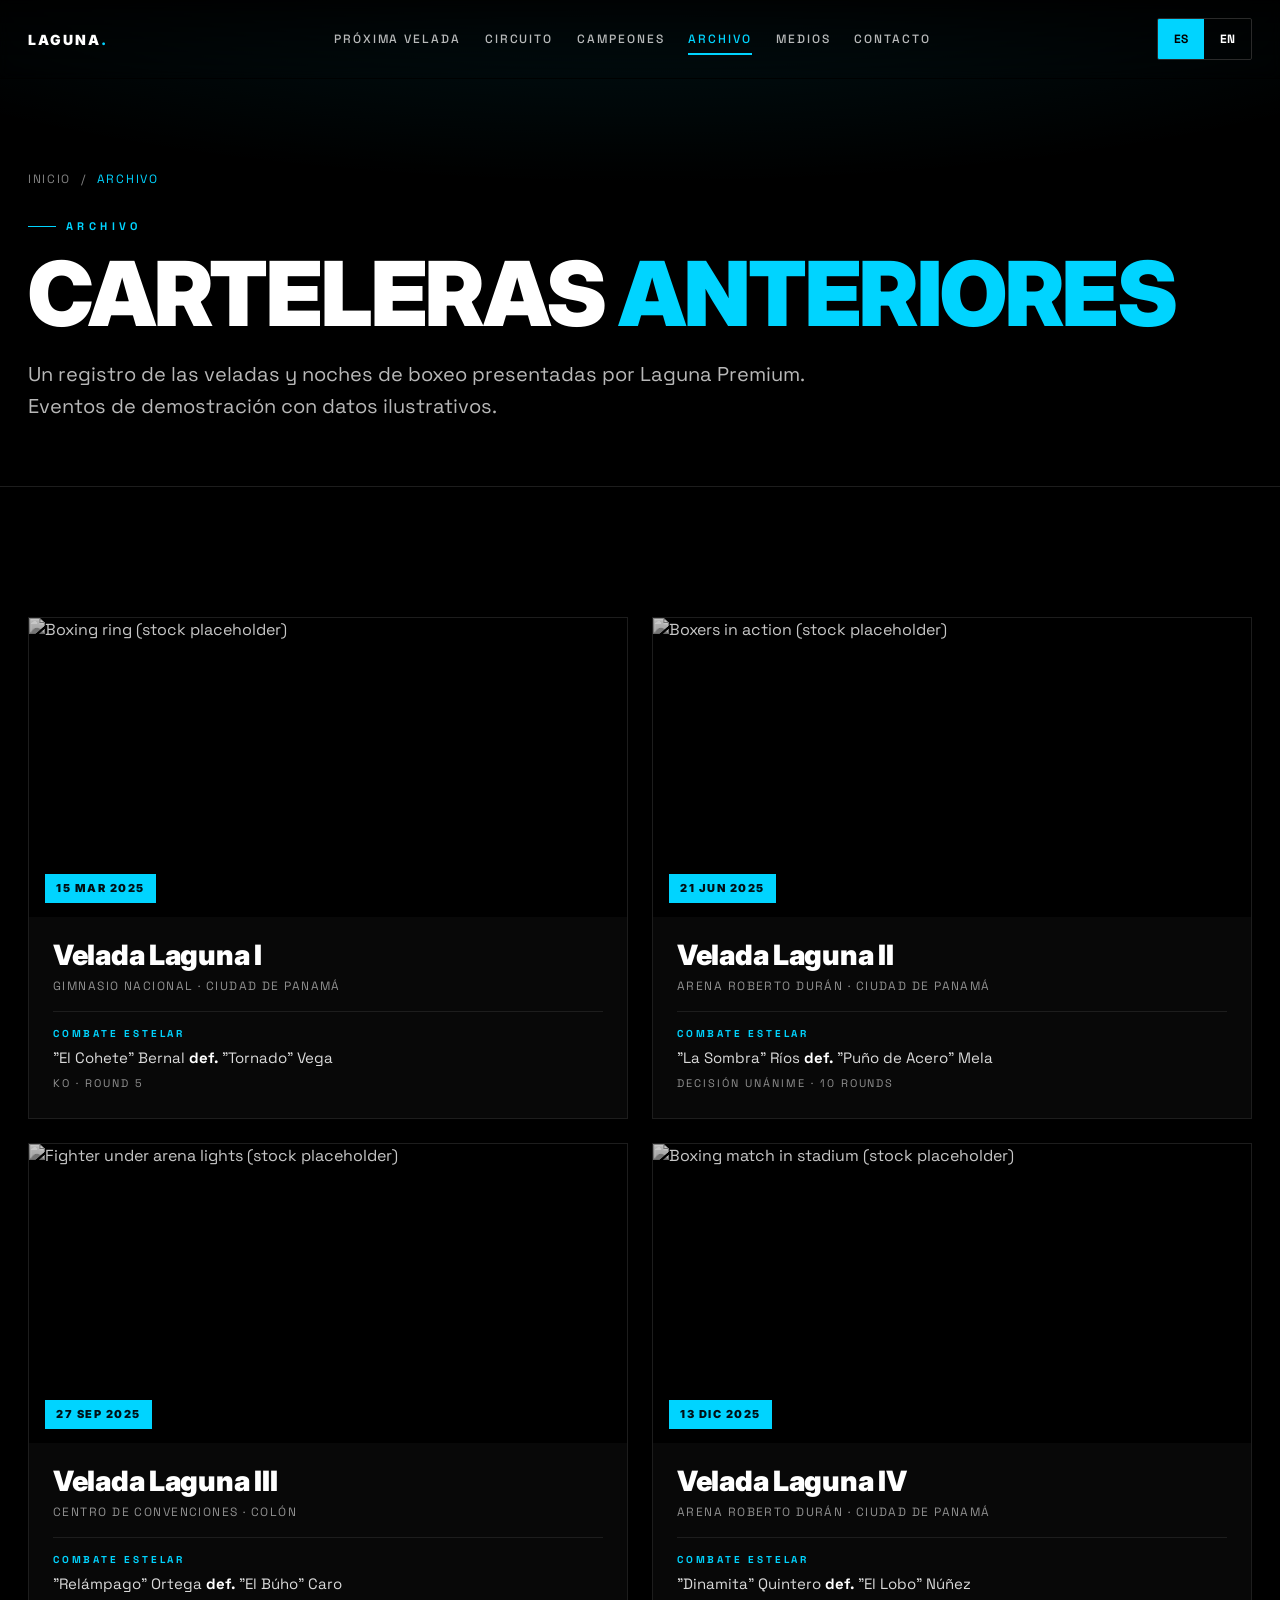
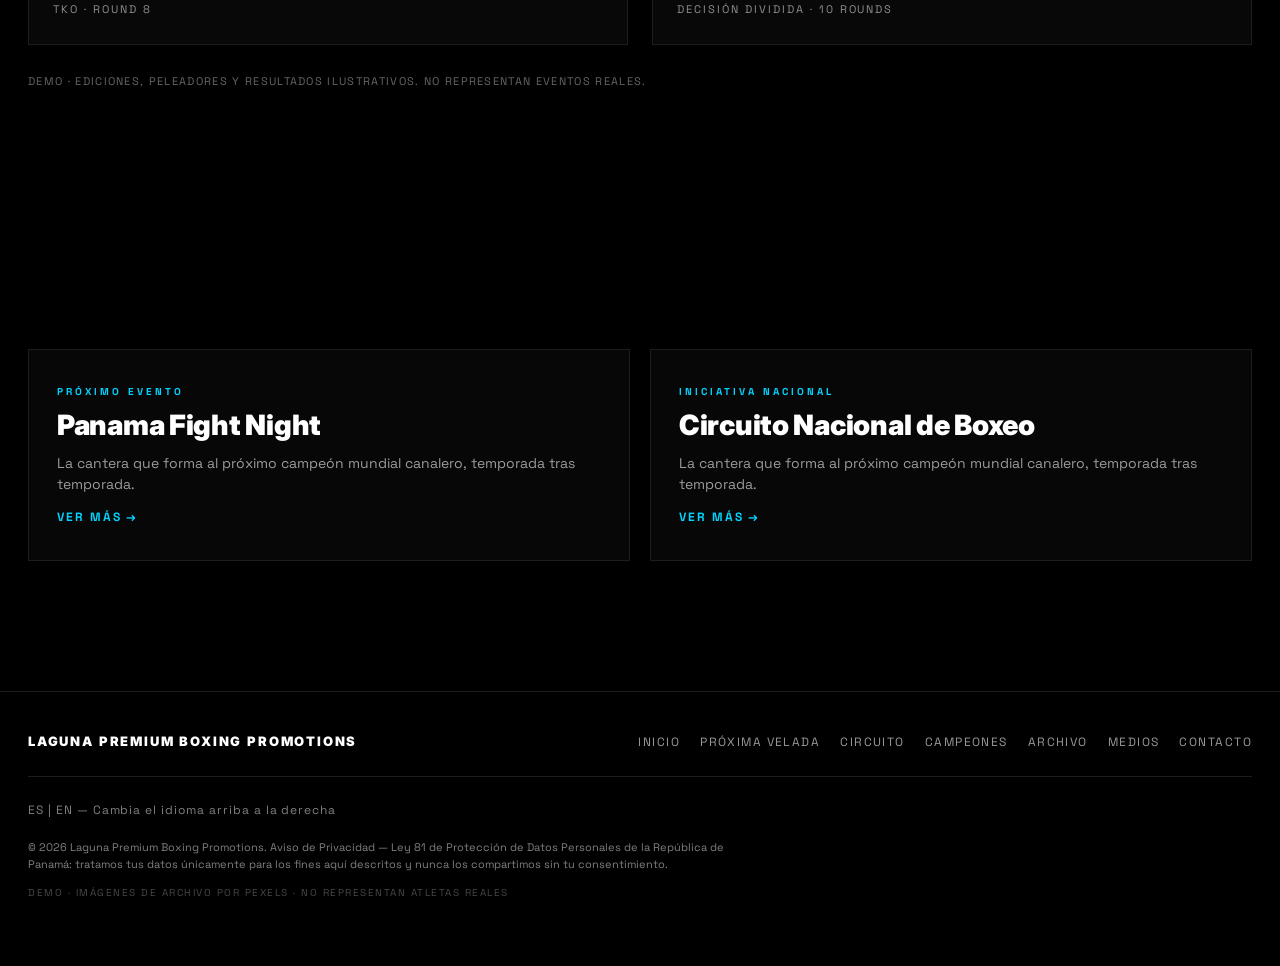
==== commit c8343cfa: "Rename event to Panama Fight Night + add fight-night flyer - Rebrand the next event "Noche Eléctrica" ====
--- a/archivo/index.html
+++ b/archivo/index.html
@@ -151,7 +151,7 @@
     <div class="explore-grid" style="grid-template-columns:repeat(2,1fr);">
       <a class="explore-card reveal" href="/#velada">
         <span class="explore-card__kicker" data-i18n="velada.nextBadge">PRÓXIMO EVENTO</span>
-        <h3 translate="no">Noche Eléctrica</h3>
+        <h3 translate="no">Panama Fight Night</h3>
         <p data-i18n="explore.circuitoD">La próxima velada estelar de Laguna Premium, en vivo desde Ciudad de Panamá.</p>
         <span class="explore-card__cta"><span data-i18n="explore.more">VER MÁS</span> →</span>
       </a>
--- a/assets/styles.css
+++ b/assets/styles.css
@@ -1713,3 +1713,135 @@
     .footer-top { flex-direction: column; align-items: flex-start; }
     .pagehead { padding: 140px 0 52px; }
   }
+
+  /* =====================================================================
+     FIGHT-NIGHT FLYER — poster hero for the next event (Panama Fight Night)
+     ===================================================================== */
+  .flyer {
+    position: relative; overflow: hidden; isolation: isolate;
+    border: 1px solid rgba(255,255,255,.14);
+    background: #050608;
+    margin-bottom: 44px;
+  }
+  .flyer__bg {
+    position: absolute; inset: 0; z-index: 0;
+    background-image: url('https://images.pexels.com/photos/24782482/pexels-photo-24782482.jpeg?auto=compress&cs=tinysrgb&w=1600');
+    background-size: cover; background-position: 50% 35%;
+    filter: grayscale(100%) contrast(1.2) brightness(.3);
+  }
+  .flyer__bg::after {
+    content: ""; position: absolute; inset: 0;
+    background:
+      radial-gradient(ellipse 26% 92% at 50% 52%, rgba(0,212,255,.30), transparent 62%),
+      linear-gradient(180deg, rgba(0,0,0,.55), rgba(0,0,0,.2) 38%, rgba(0,0,0,.78));
+  }
+  .flyer__scan {
+    position: absolute; inset: 0; z-index: 1; pointer-events: none;
+    background: repeating-linear-gradient(to bottom, rgba(255,255,255,.03) 0 1px, transparent 1px 4px);
+    mix-blend-mode: overlay;
+  }
+  .flyer__grid {
+    position: absolute; inset: 0; z-index: 1; pointer-events: none;
+    background-image:
+      linear-gradient(to right, rgba(0,212,255,.07) 1px, transparent 1px),
+      linear-gradient(to bottom, rgba(0,212,255,.07) 1px, transparent 1px);
+    background-size: 64px 64px;
+    mask-image: radial-gradient(ellipse 80% 70% at 50% 50%, black 20%, transparent 78%);
+    -webkit-mask-image: radial-gradient(ellipse 80% 70% at 50% 50%, black 20%, transparent 78%);
+  }
+  .flyer__inner {
+    position: relative; z-index: 2;
+    padding: clamp(26px, 4vw, 50px) clamp(20px, 4vw, 54px) clamp(24px, 3.5vw, 42px);
+    display: flex; flex-direction: column; gap: clamp(18px, 2.6vw, 30px);
+  }
+  .flyer__top { display: flex; align-items: center; justify-content: space-between; gap: 14px; }
+  .flyer__ppv {
+    display: inline-flex; align-items: center; gap: 8px;
+    border: 1px solid rgba(255,255,255,.35); color: #fff;
+    font-family: 'Inter', sans-serif; font-weight: 900;
+    font-size: 11px; letter-spacing: .18em; padding: 6px 12px;
+  }
+  .flyer__ppv::before {
+    content: ""; width: 8px; height: 8px; border-radius: 50%;
+    background: #ff3b3b; animation: liveDot 1.5s ease-out infinite;
+  }
+  .flyer__kicker {
+    margin: 0; text-align: center;
+    font-size: clamp(10px, 1.2vw, 12px); letter-spacing: .4em; text-transform: uppercase;
+    color: rgba(255,255,255,.62);
+  }
+  .flyer__title {
+    margin: 0; text-align: center;
+    font-family: 'Inter', sans-serif; font-weight: 900;
+    font-size: clamp(44px, 9.5vw, 132px); line-height: .82; letter-spacing: -.035em;
+  }
+  .flyer__title span {
+    background: linear-gradient(180deg, #fff 0%, #d4dbe0 46%, #97a1a9 62%, #fff 100%);
+    -webkit-background-clip: text; background-clip: text; -webkit-text-fill-color: transparent; color: transparent;
+  }
+  .flyer__title em {
+    background: linear-gradient(110deg, #0a90b4 0%, #00d4ff 32%, #ffffff 50%, #00d4ff 68%, #0a90b4 100%);
+    background-size: 250% 100%;
+    -webkit-background-clip: text; background-clip: text; -webkit-text-fill-color: transparent; color: transparent;
+    font-style: normal;
+    animation: ppvSheen 6s linear infinite;
+  }
+
+  .flyer__bout {
+    display: grid; grid-template-columns: 1fr auto 1fr; align-items: center;
+    gap: clamp(10px, 3vw, 44px);
+  }
+  .flyer__fighter { display: flex; flex-direction: column; align-items: center; gap: 12px; text-align: center; min-width: 0; }
+  .flyer__photo {
+    width: 100%; max-width: 230px; aspect-ratio: 3 / 4;
+    background-size: cover; background-position: 50% 18%;
+    filter: grayscale(100%) contrast(1.12) brightness(.82);
+    border: 1px solid rgba(255,255,255,.16);
+    position: relative;
+  }
+  .flyer__fighter--right .flyer__photo { transform: scaleX(-1); }
+  .flyer__photo::after {
+    content: ""; position: absolute; inset: 0;
+    background: linear-gradient(to top, rgba(0,0,0,.6), transparent 55%),
+                linear-gradient(to var(--seam, right), rgba(0,212,255,.28), transparent 45%);
+  }
+  .flyer__fighter--right .flyer__photo::after { --seam: left; }
+  .flyer__fighter h3 {
+    margin: 0; font-family: 'Inter', sans-serif; font-weight: 900;
+    font-size: clamp(18px, 2.5vw, 34px); line-height: 1; letter-spacing: -.01em;
+  }
+  .flyer__fighter p { margin: 0; font-size: clamp(10px, 1.1vw, 12px); letter-spacing: .16em; text-transform: uppercase; color: rgba(255,255,255,.6); }
+  .flyer__vs {
+    font-family: 'Inter', sans-serif; font-weight: 900;
+    font-size: clamp(26px, 4.4vw, 56px); color: var(--blue);
+    text-shadow: 0 0 34px rgba(0,212,255,.6); line-height: 1;
+  }
+  .flyer__mainlabel {
+    display: block; text-align: center; margin: 0;
+    font-size: 11px; letter-spacing: .34em; text-transform: uppercase; color: var(--blue); font-weight: 700;
+  }
+  .flyer__mainlabel::before, .flyer__mainlabel::after { content: "— "; opacity: .5; }
+  .flyer__mainlabel::after { content: " —"; }
+
+  .flyer__meta {
+    display: grid; grid-template-columns: repeat(3, 1fr); gap: 16px;
+    border-top: 1px solid rgba(255,255,255,.14); padding-top: clamp(18px, 2.4vw, 24px);
+    text-align: center;
+  }
+  .flyer__meta > div { display: flex; flex-direction: column; gap: 5px; }
+  .flyer__meta strong { font-family: 'Inter', sans-serif; font-weight: 900; color: #fff; font-size: clamp(13px, 1.5vw, 16px); letter-spacing: .06em; }
+  .flyer__meta strong.blue { color: var(--blue); }
+  .flyer__meta span { font-size: 10px; letter-spacing: .18em; text-transform: uppercase; color: rgba(255,255,255,.55); }
+
+  @media (max-width: 640px) {
+    .flyer__bout { grid-template-columns: 1fr 1fr; gap: 14px; }
+    .flyer__vs {
+      grid-column: 1 / -1; order: -1;
+      padding: 4px 14px; border: 1px solid var(--blue); background: rgba(0,212,255,.08);
+      justify-self: center; font-size: 22px;
+    }
+    .flyer__photo { max-width: 150px; }
+    .flyer__meta { grid-template-columns: 1fr; gap: 12px; }
+    .flyer__meta > div { border-top: 1px dashed rgba(255,255,255,.1); padding-top: 10px; }
+    .flyer__meta > div:first-child { border-top: 0; padding-top: 0; }
+  }
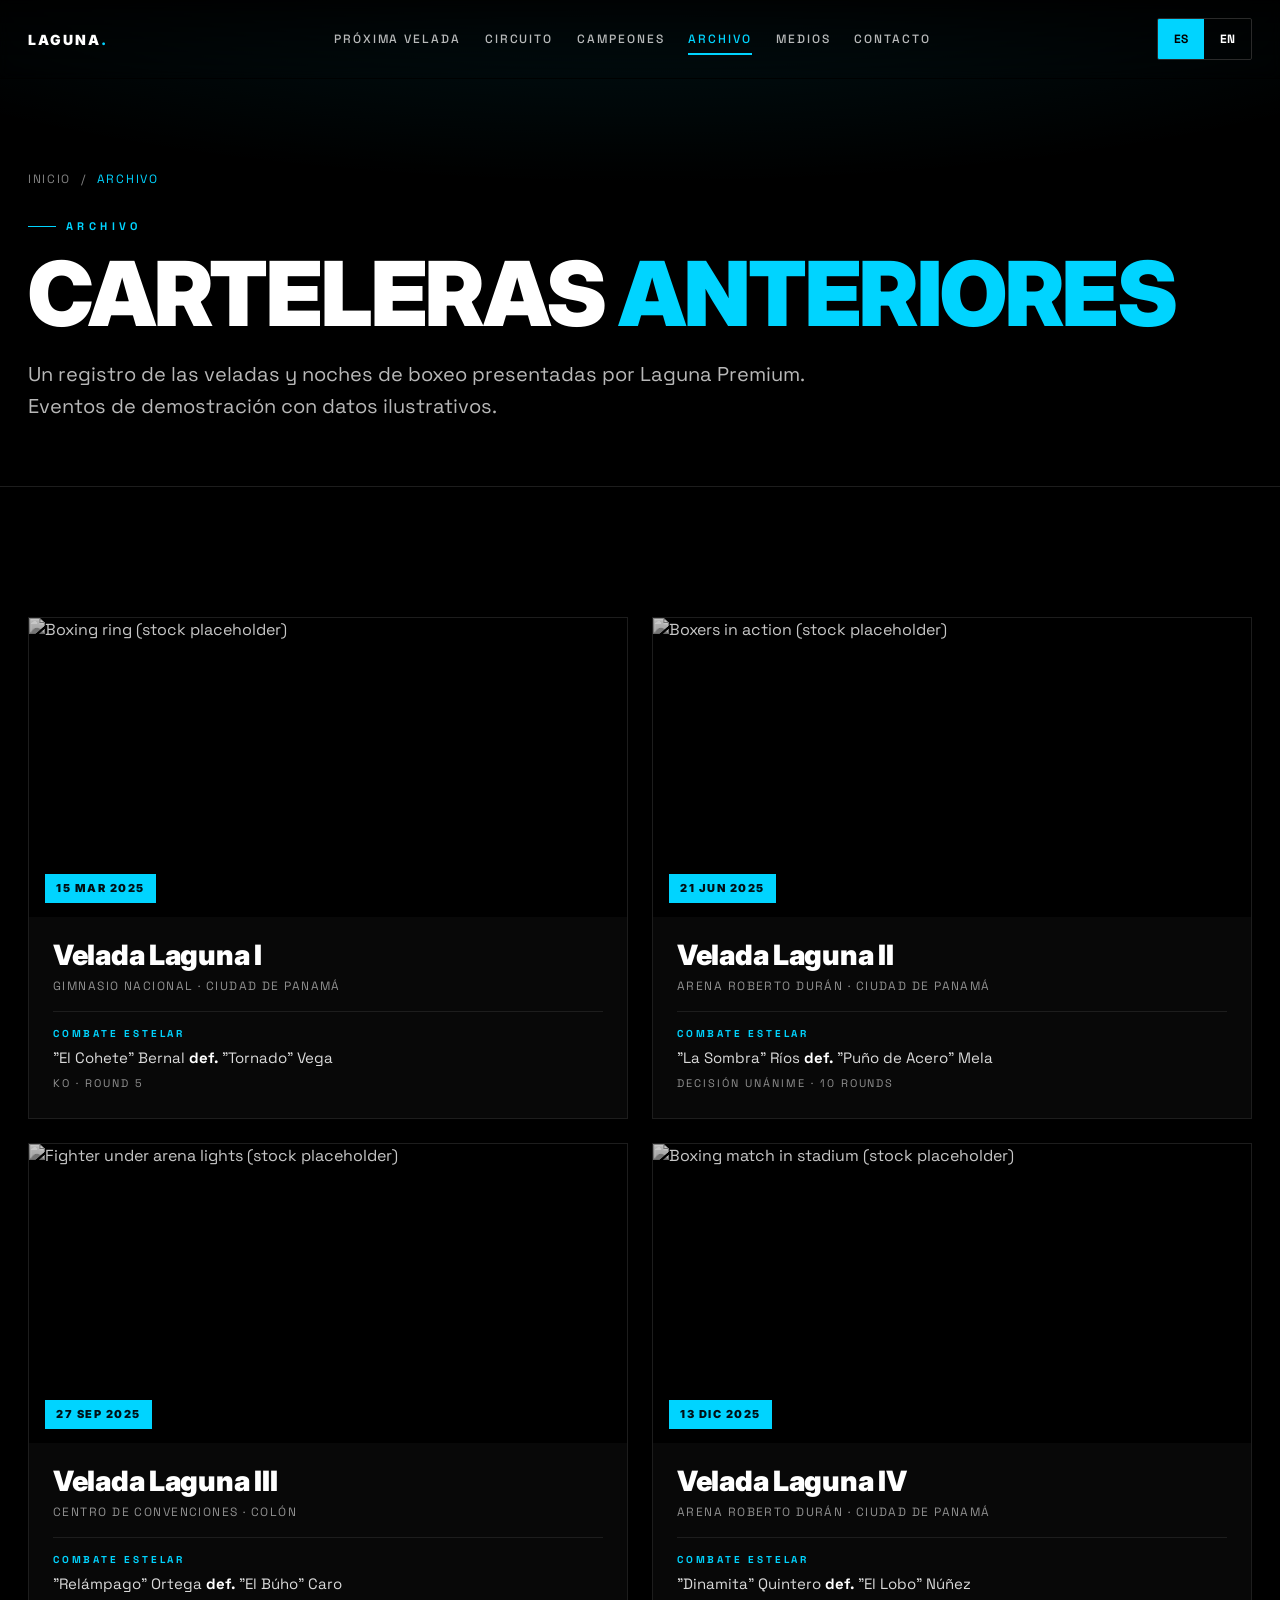
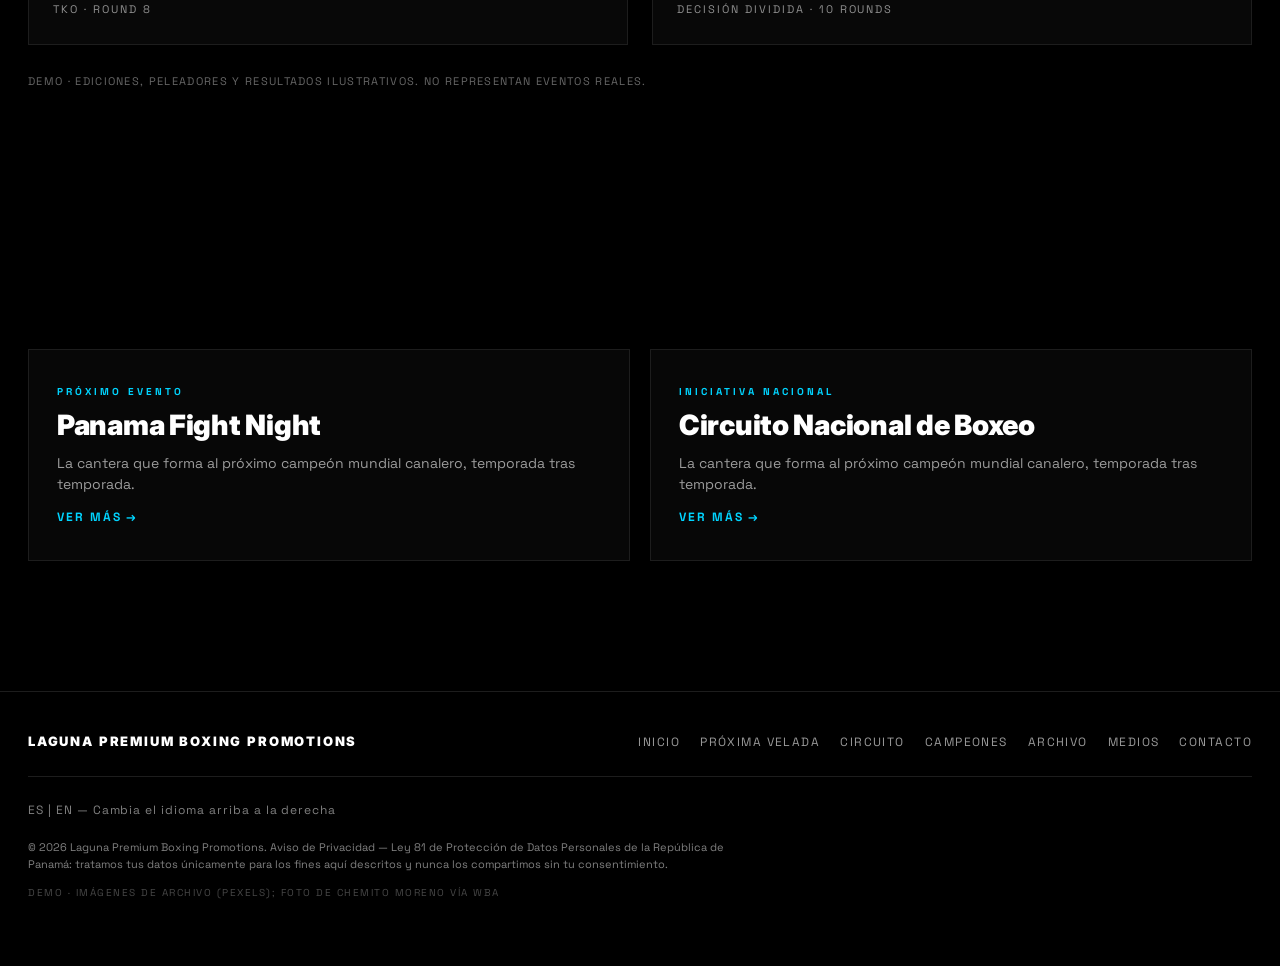
==== commit 160aea6e: "Use real WBA photo of Chemito + WBA backlink on Campeones - Self-host the official WBA "Boxer of the" ====
--- a/archivo/index.html
+++ b/archivo/index.html
@@ -183,7 +183,7 @@
       <p data-i18n="footer.langhint">ES | EN — Cambia el idioma arriba a la derecha</p>
     </div>
     <p class="footer__legal" data-i18n="footer.legal">© 2026 Laguna Premium Boxing Promotions. Aviso de Privacidad — Ley 81 de Protección de Datos Personales de la República de Panamá: tratamos tus datos únicamente para los fines aquí descritos y nunca los compartimos sin tu consentimiento.</p>
-    <p class="footer__credit" data-i18n="footer.credit">DEMO · IMÁGENES DE ARCHIVO POR PEXELS · NO REPRESENTAN ATLETAS REALES</p>
+    <p class="footer__credit" data-i18n="footer.credit">DEMO · IMÁGENES DE ARCHIVO (PEXELS); FOTO DE CHEMITO MORENO VÍA WBA</p>
   </div>
 </footer>
 
--- a/assets/styles.css
+++ b/assets/styles.css
@@ -1845,3 +1845,15 @@
     .flyer__meta > div { border-top: 1px dashed rgba(255,255,255,.1); padding-top: 10px; }
     .flyer__meta > div:first-child { border-top: 0; padding-top: 0; }
   }
+
+  /* WBA source backlink + photo credit (Campeones) */
+  .champ-source { margin: 6px 0 2px; }
+  .champ-source a {
+    display: inline-flex; align-items: center;
+    font-size: 12px; letter-spacing: .12em; text-transform: uppercase;
+    color: var(--blue); border-bottom: 1px solid rgba(0,212,255,.4); padding-bottom: 2px;
+    transition: color .2s var(--ease), border-color .2s var(--ease);
+  }
+  .champ-source a:hover { color: var(--white); border-color: var(--white); }
+  .portrait__name a { color: rgba(255,255,255,.85); transition: color .2s var(--ease); }
+  .portrait__name a:hover { color: var(--blue); }
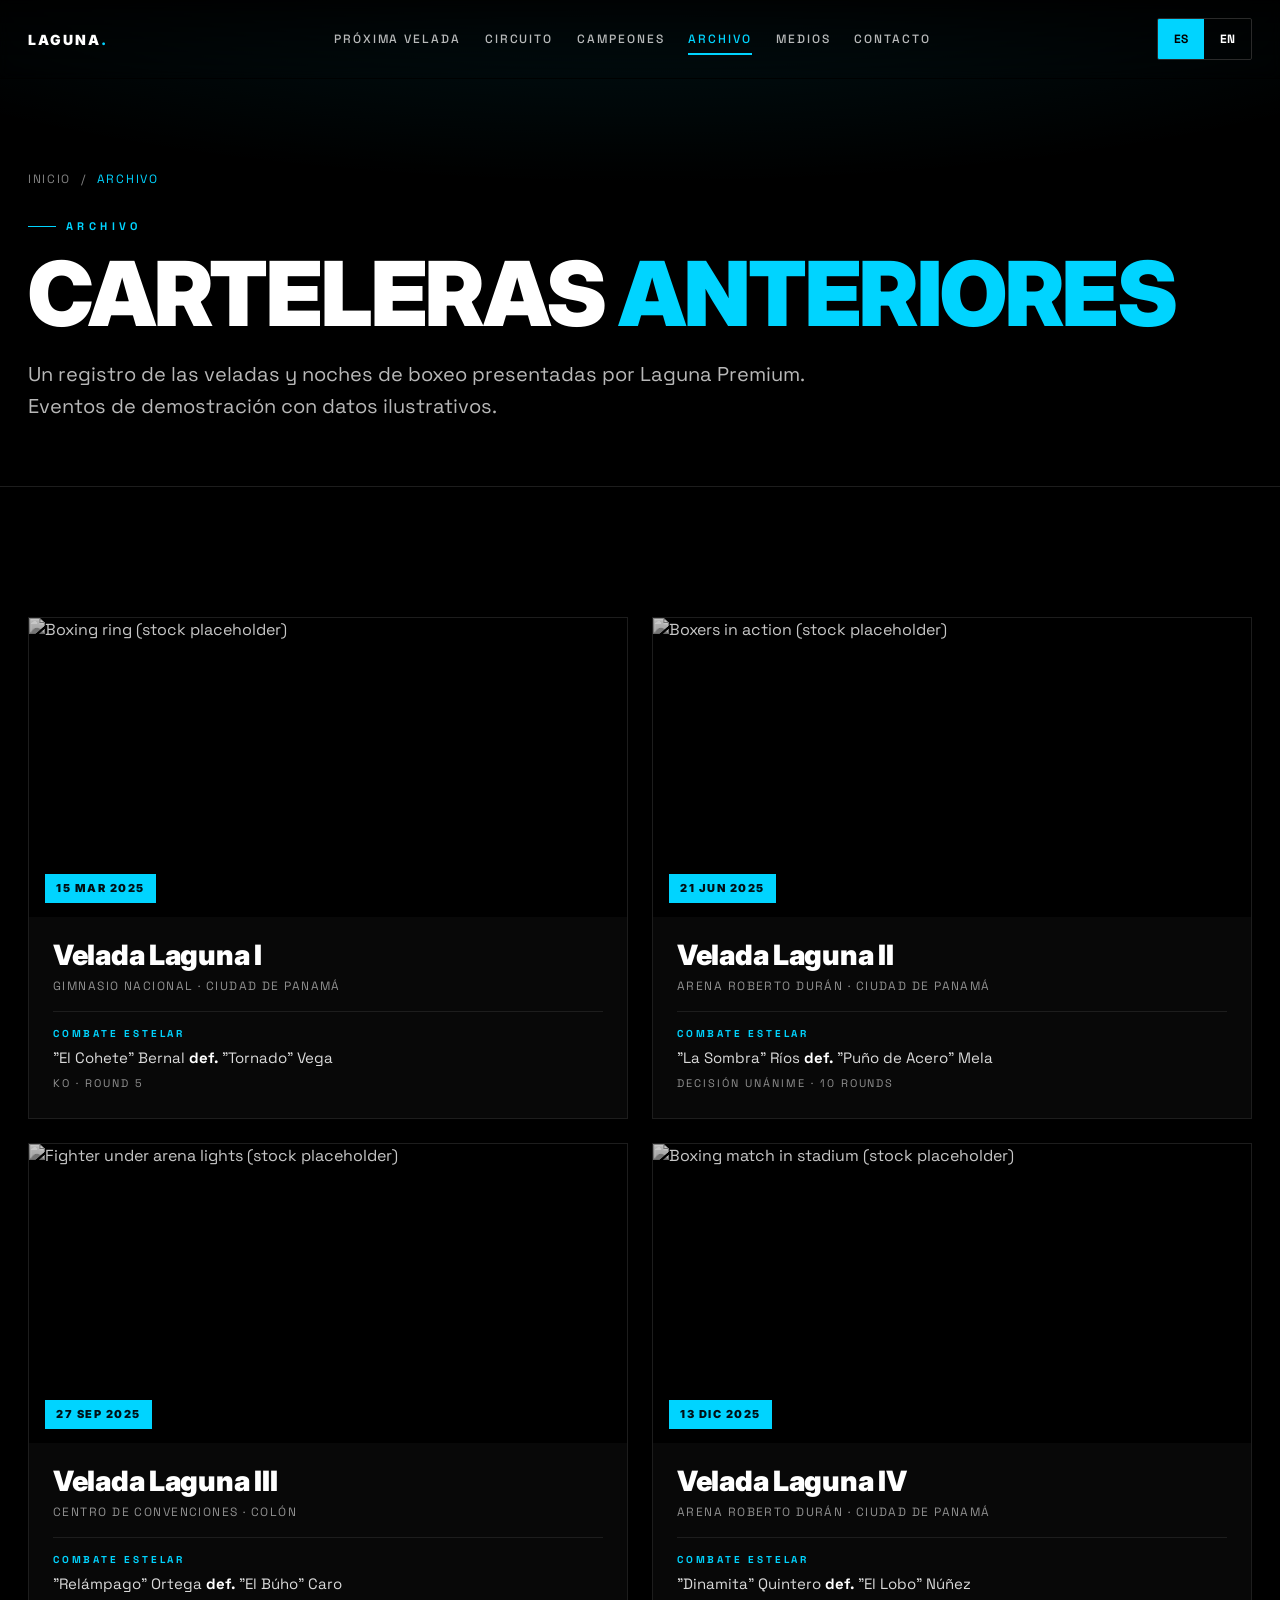
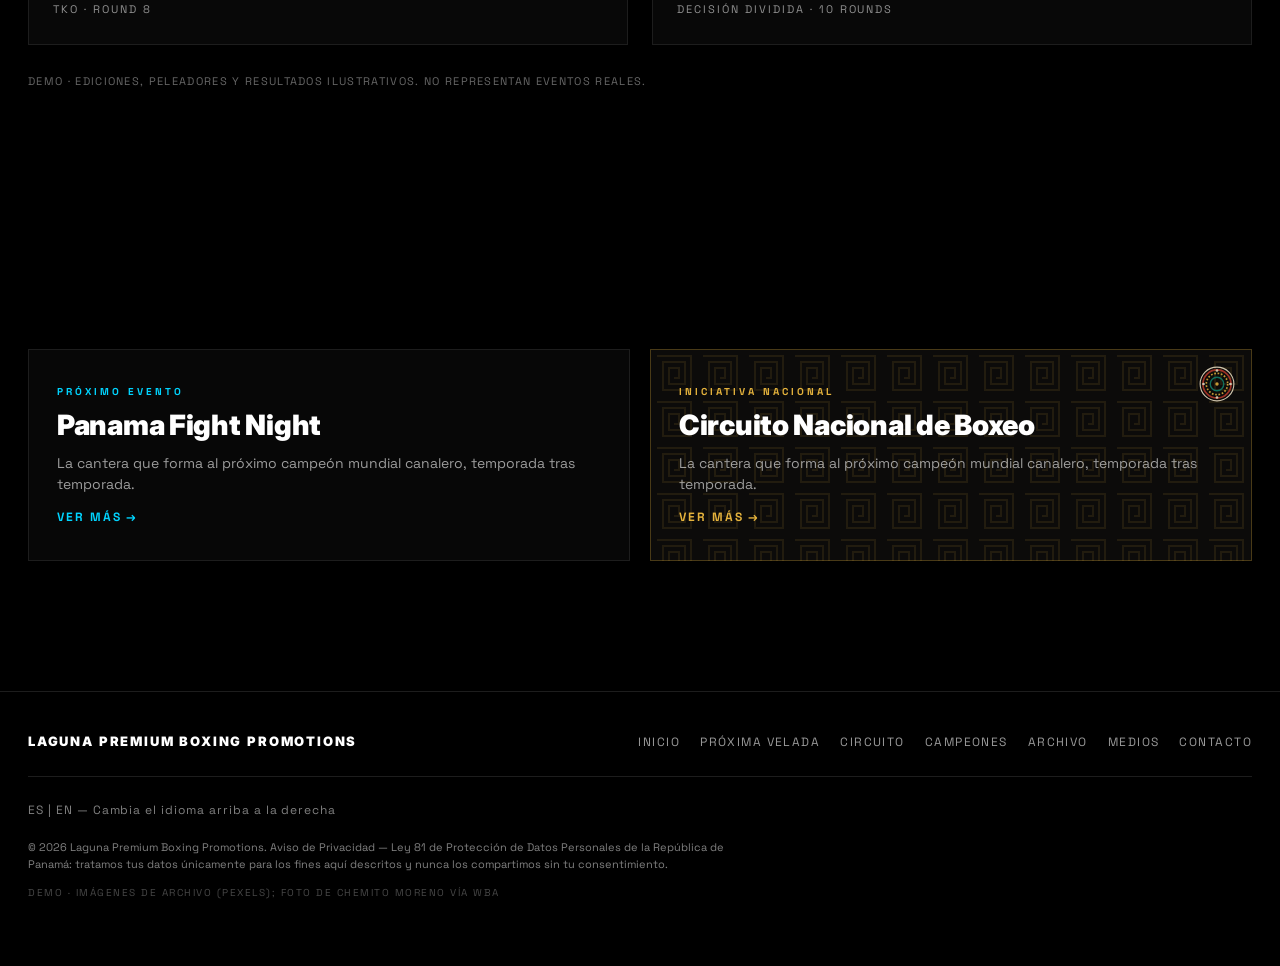
==== commit 49cb9f20: "Give the Circuito explore card the page's Mola identity New .explore-card--mola modifier: faint gold" ====
--- a/archivo/index.html
+++ b/archivo/index.html
@@ -155,7 +155,7 @@
         <p data-i18n="explore.circuitoD">La próxima velada estelar de Laguna Premium, en vivo desde Ciudad de Panamá.</p>
         <span class="explore-card__cta"><span data-i18n="explore.more">VER MÁS</span> →</span>
       </a>
-      <a class="explore-card reveal" href="/circuito/">
+      <a class="explore-card explore-card--mola reveal" href="/circuito/">
         <span class="explore-card__kicker" data-i18n="explore.circuitoK">INICIATIVA NACIONAL</span>
         <h3 data-i18n="explore.circuitoT">Circuito Nacional de Boxeo</h3>
         <p data-i18n="explore.circuitoD">La cantera que forma al próximo campeón mundial canalero, temporada tras temporada.</p>
--- a/assets/styles.css
+++ b/assets/styles.css
@@ -1857,3 +1857,30 @@
   .champ-source a:hover { color: var(--white); border-color: var(--white); }
   .portrait__name a { color: rgba(255,255,255,.85); transition: color .2s var(--ease); }
   .portrait__name a:hover { color: var(--blue); }
+
+  /* Circuito explore card carries the page's Mola identity */
+  .explore-card--mola {
+    background:
+      url("data:image/svg+xml,%3Csvg xmlns='http://www.w3.org/2000/svg' width='46' height='46'%3E%3Cpath d='M6 6 H40 V40 H12 V12 H34 V34 H18 V18 H28 V28 H23' fill='none' stroke='%23e4b23c' stroke-opacity='0.10' stroke-width='2'/%3E%3C/svg%3E"),
+      #0c0b0a;
+    background-repeat: repeat, no-repeat;
+    border-color: rgba(228,178,60,.28);
+  }
+  .explore-card--mola::before { background: var(--mola-gold); }
+  .explore-card--mola::after {
+    content: ""; position: absolute; top: 16px; right: 16px;
+    width: 36px; height: 36px; opacity: .85; pointer-events: none;
+    background-repeat: no-repeat; background-size: contain;
+    background-image: url("data:image/svg+xml,%3Csvg xmlns='http://www.w3.org/2000/svg' width='64' height='64'%3E%3Ccircle cx='32' cy='32' r='30' fill='none' stroke='%23efe3c8' stroke-width='2'/%3E%3Ccircle cx='32' cy='32' r='25' fill='none' stroke='%23b7382b' stroke-width='3'/%3E%3Ccircle cx='32' cy='32' r='19' fill='none' stroke='%23e4b23c' stroke-width='3' stroke-dasharray='3 3'/%3E%3Ccircle cx='32' cy='32' r='12' fill='none' stroke='%2311806a' stroke-width='2.5'/%3E%3Ccircle cx='32' cy='32' r='3' fill='%23e4b23c'/%3E%3Ccircle cx='32' cy='8' r='2.4' fill='%23efe3c8'/%3E%3Ccircle cx='32' cy='56' r='2.4' fill='%23efe3c8'/%3E%3Ccircle cx='8' cy='32' r='2.4' fill='%23efe3c8'/%3E%3Ccircle cx='56' cy='32' r='2.4' fill='%23efe3c8'/%3E%3C/svg%3E");
+  }
+  .explore-card--mola .explore-card__kicker,
+  .explore-card--mola .explore-card__cta { color: var(--mola-gold); }
+  .explore-card--mola:hover {
+    border-color: var(--mola-gold);
+    background:
+      url("data:image/svg+xml,%3Csvg xmlns='http://www.w3.org/2000/svg' width='46' height='46'%3E%3Cpath d='M6 6 H40 V40 H12 V12 H34 V34 H18 V18 H28 V28 H23' fill='none' stroke='%23e4b23c' stroke-opacity='0.16' stroke-width='2'/%3E%3C/svg%3E"),
+      #0d0c0a;
+    background-repeat: repeat, no-repeat;
+    box-shadow: 0 12px 40px rgba(228,178,60,.14);
+  }
+  .explore-card--mola .explore-card__cta { padding-right: 44px; }
